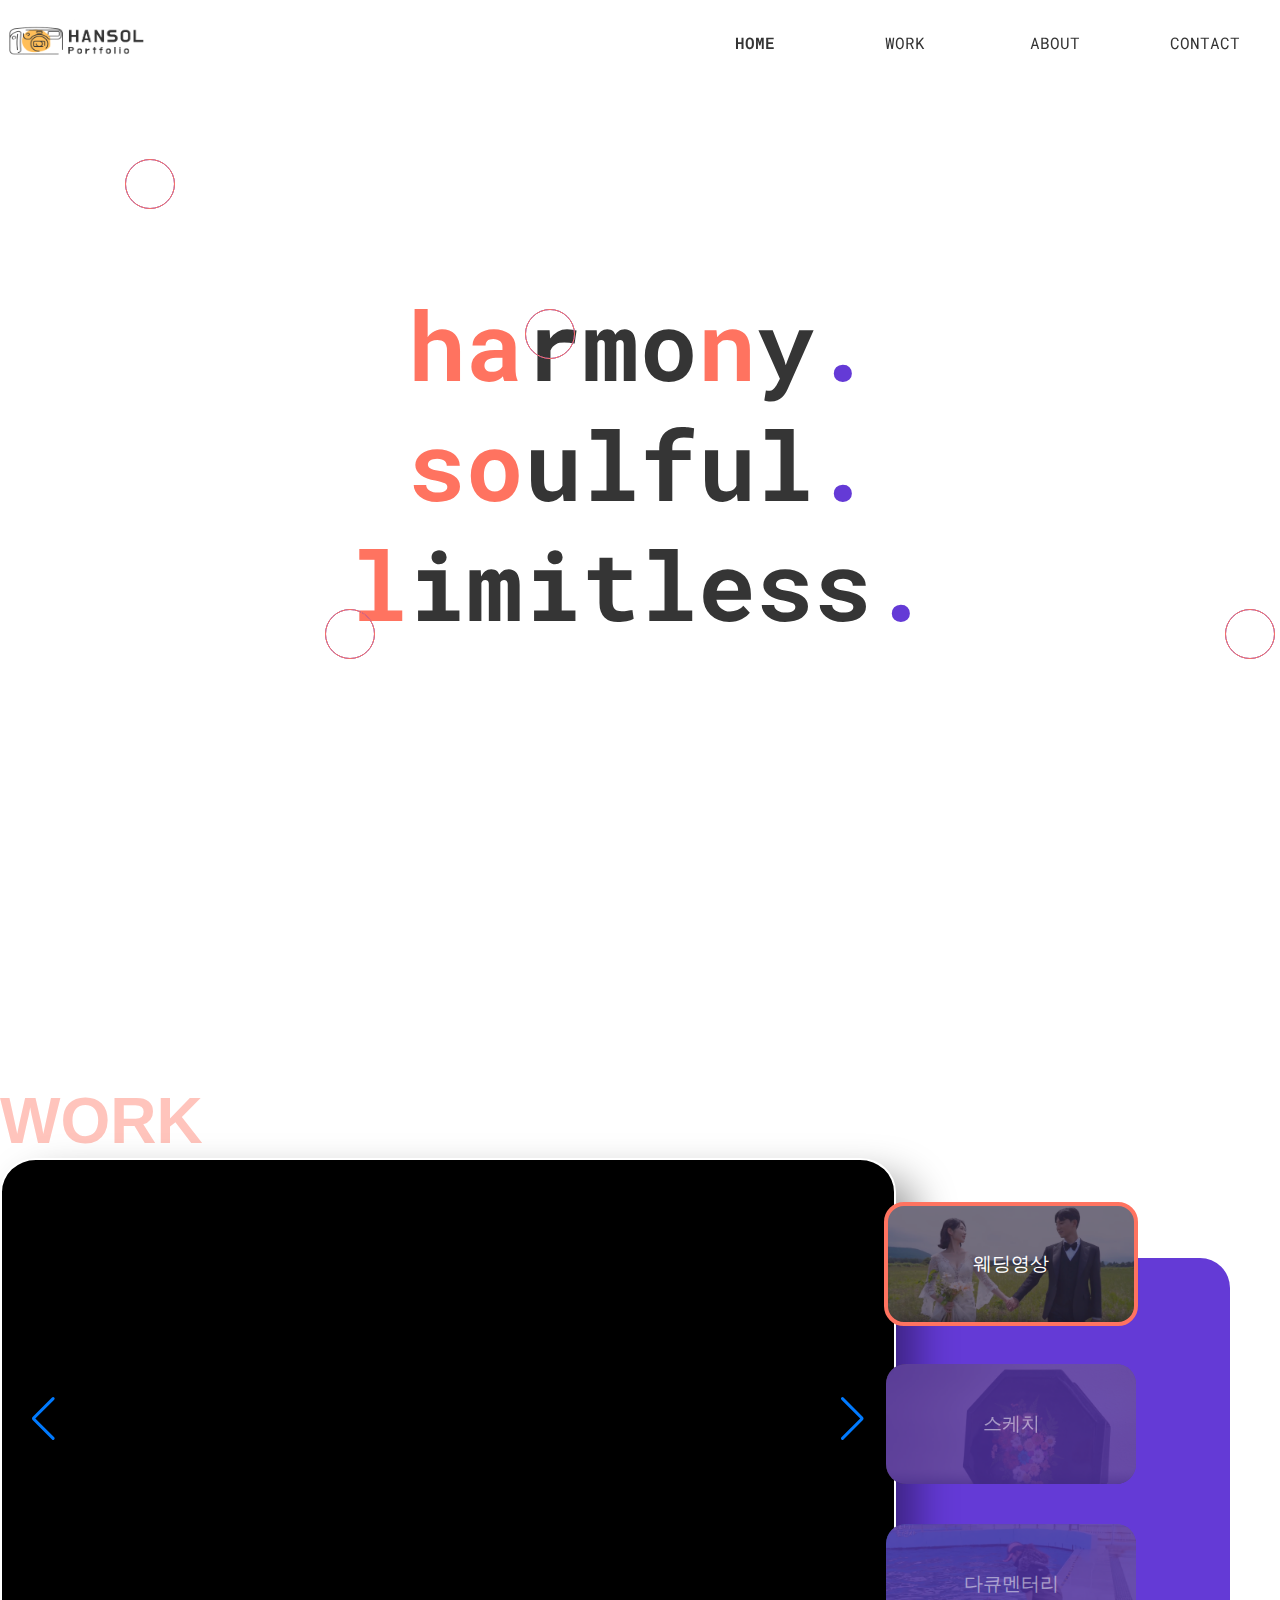
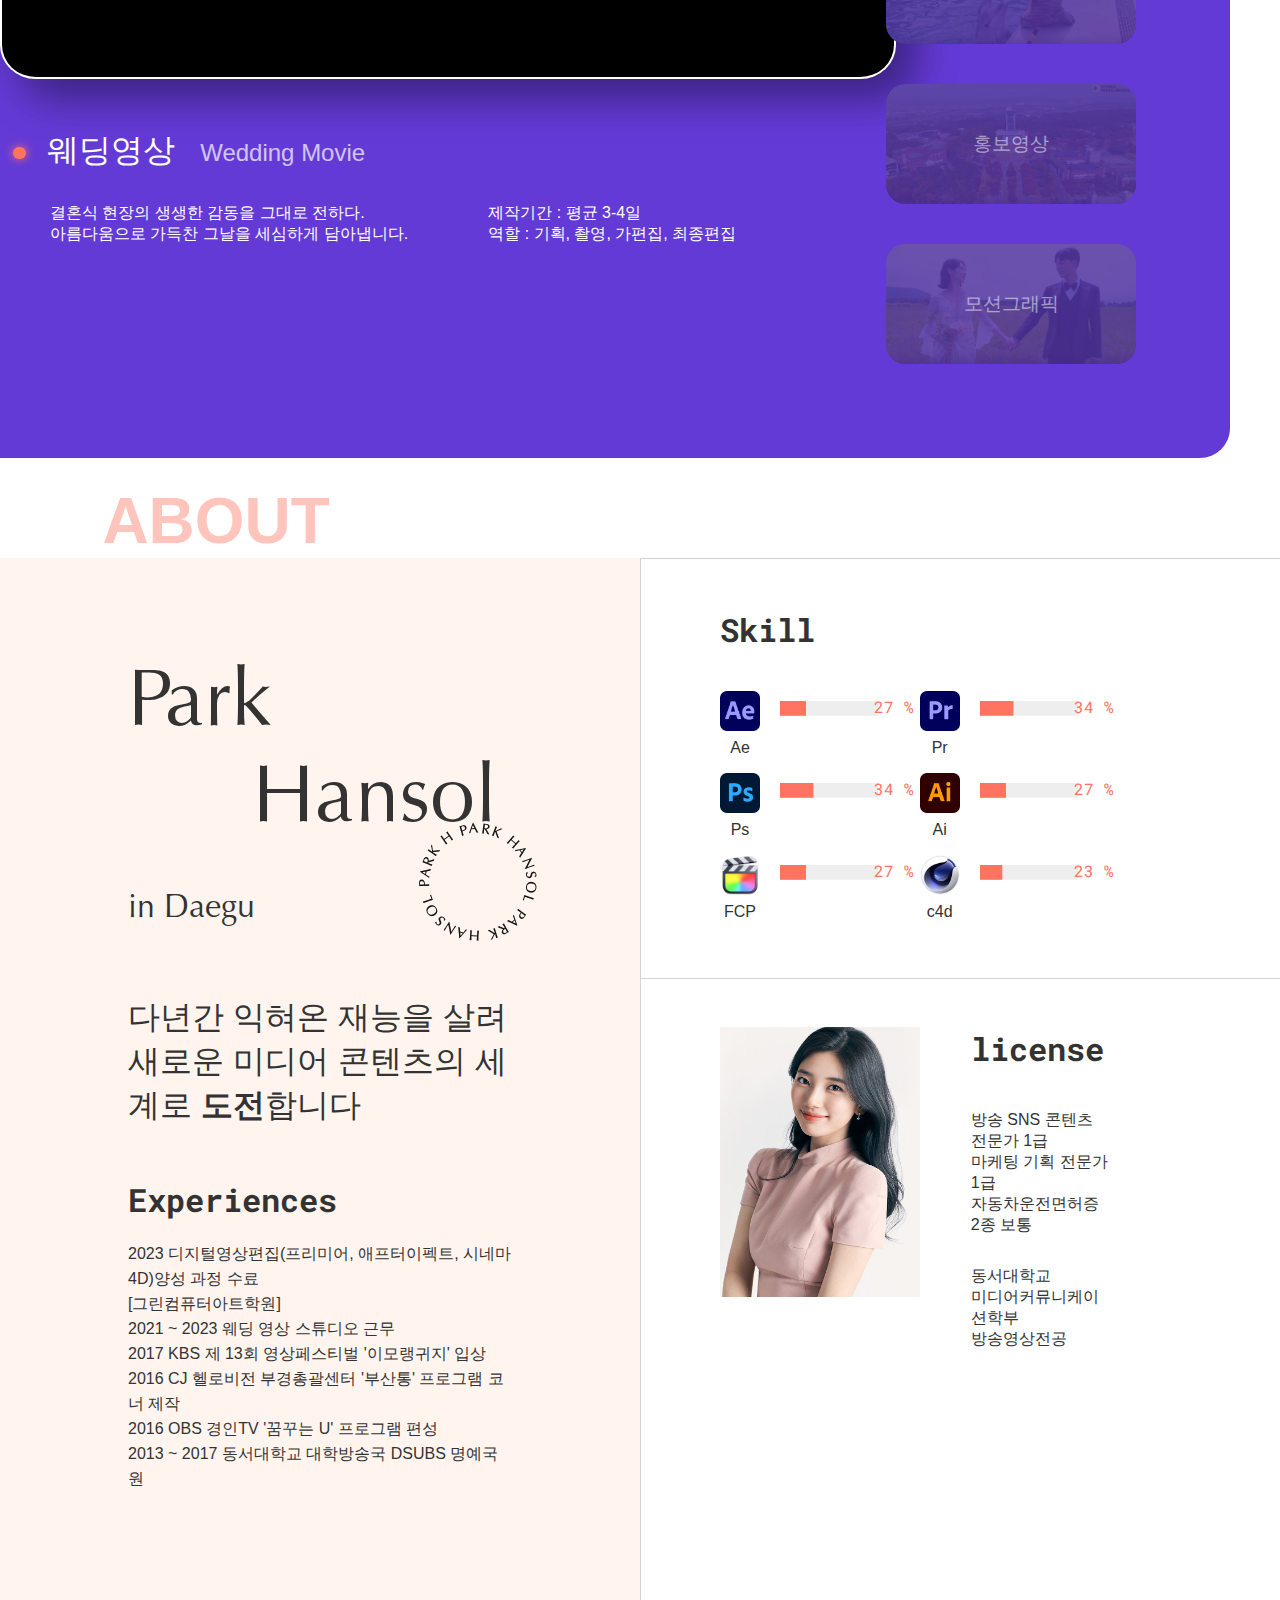
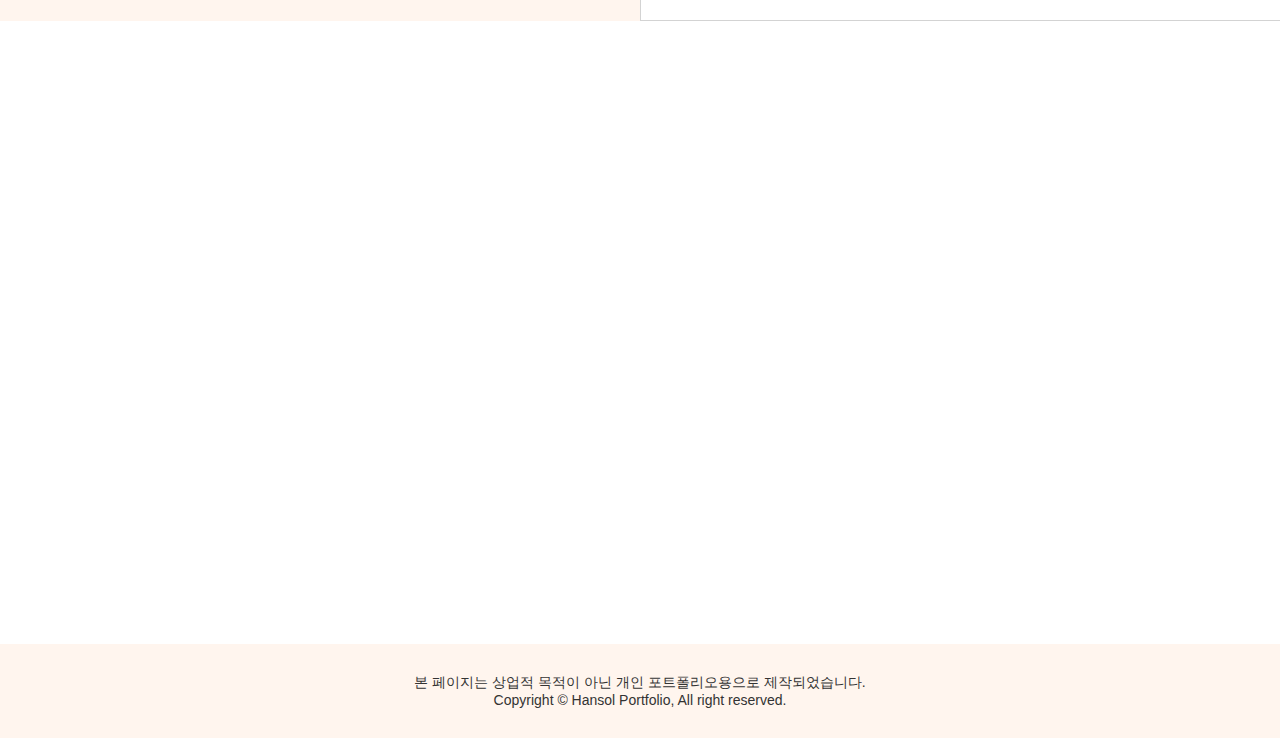
==== index.html @ 4a3e3e6d "Add files via upload" ====
<!DOCTYPE html>
<html lang="ko">
<head>
  <meta charset="UTF-8">
  <meta http-equiv="X-UA-Compatible" content="IE=edge">
  <meta name="viewport" content="width=device-width, initial-scale=1.0">
  <title>Document</title>
  <link rel="stylesheet"
  href="https://cdn.jsdelivr.net/npm/swiper@10/swiper-bundle.min.css"/>
  <script src="https://cdn.jsdelivr.net/npm/swiper@10/swiper-bundle.min.js"></script>
  <!-- CSS -->
  <link rel="stylesheet" href="css/style.css">
  <link rel="stylesheet" href="css/responsive.css">
</head>
<body>
  <div class="wrap">
    <!-- mobile menu button -->
    <!-- <a href="#" class="mobile-btn">
      <span class="line-top"></span>
      <span class="line"></span>
      <span class="line-bottom"></span>
    </a> -->
    <!-- mobile menu -->
    <!-- <div class="nav-mobile">
      <ul class="menu-mobile">
        <li class="active"><a href="#home">home</a></li>
        <li><a href="#work">work</a></li>
        <li><a href="#about">about</a></li>
        <li><a href="#contact">contact</a></li>
      </ul>
    </div> -->
    <!-- mobile menu mask -->
    <!-- <div class="layer-mask"></div> -->
    <!-- header -->
    <header>
      <div class="container">
        <h1 class="logo"><a href="#"><img src="images/logo 수정22.png" width="150px" height="50px" alt=""></a></h1>
        <nav>
          <ul>
            <li class="on"><a href="#home">HOME</a></li>
            <li><a href="#work">WORK</a></li>
            <li><a href="#about">ABOUT</a></li>
            <li><a href="#contact">CONTACT</a></li>
          </ul>
        </nav>
      </div>
    </header>
    <!-- //header -->

    <!-- main -->
    <main>
      <!-- home -->
      <section id="home" class="section">
        <div class="container">
          <div class="bgBall">
            <p class="ball gray"></p>
            <p class="ball orange"></p>
          </div>
          <div class="bgBall">
            <p class="ball gray"></p>
            <p class="ball orange"></p>
          </div>
          <div class="bgBall">
            <p class="ball gray"></p>
            <p class="ball orange"></p>
          </div>
          <div class="bgBall">
            <p class="ball gray"></p>
            <p class="ball orange"></p>
          </div>
          <div class="bgBall">
            <p class="ball gray"></p>
            <p class="ball orange"></p>
          </div>
          <!-- <h2>home</h2> -->
          <div class="inner">
            <h2>
              <span>ha</span>rmo<span>n</span>y<span>.</span><br>
              <span>so</span>ulful<span>.</span><br>
              <span>l</span>imitless<span>.</span>
            </h2>
          </div>
        </div>
      </section>
      <!-- work -->
      <section id="work" class="section">
        <div class="container">
          <h2>WORK</h2>
          <div class="work-contents">
            <div class="pad">
              <div class="pad-header">
                <div class="pad-screen">
                  <div class="pad-video">
                    <div class="pad-video-inside swiper swiper-video">
                      <div class="pad-video-src swiper-wrapper">
                        <div class="swiper-slide">
                          <iframe width="560" height="315" src="https://www.youtube.com/embed/LjBptMVM8D0?si=YCO_1O5JCaVV3rxX" title="YouTube video player" frameborder="0" allow="accelerometer; autoplay; clipboard-write; encrypted-media; gyroscope; picture-in-picture; web-share" allowfullscreen></iframe>
                        </div>
                        <div class="swiper-slide">
                          <iframe width="560" height="315" src="https://www.youtube.com/embed/K8TGo_lGCg4?si=OeXT8PaEMNMmhR6U" title="YouTube video player" frameborder="0" allow="accelerometer; autoplay; clipboard-write; encrypted-media; gyroscope; picture-in-picture; web-share" allowfullscreen></iframe>
                        </div>
                        <div class="swiper-slide">
                          <iframe width="560" height="315" src="https://www.youtube.com/embed/b6QwHORQk0k?si=YCWhGvUIZ6IaYE0S" title="YouTube video player" frameborder="0" allow="accelerometer; autoplay; clipboard-write; encrypted-media; gyroscope; picture-in-picture; web-share" allowfullscreen></iframe>
                        </div>
                        <div class="swiper-slide">
                          <iframe width="560" height="315" src="https://www.youtube.com/embed/UCwnAIWbsXA?si=fZ_6NtRs8pcHPq3H" title="YouTube video player" frameborder="0" allow="accelerometer; autoplay; clipboard-write; encrypted-media; gyroscope; picture-in-picture; web-share" allowfullscreen></iframe>
                        </div>
                        <div class="swiper-slide">
                          <iframe width="560" height="315" src="https://www.youtube.com/embed/itoT_rHhGdA?si=a3BtVDk6bxeRvLIA" title="YouTube video player" frameborder="0" allow="accelerometer; autoplay; clipboard-write; encrypted-media; gyroscope; picture-in-picture; web-share" allowfullscreen></iframe>
                        </div>
                      </div>
                      <div class="swiper-pagination"></div>
	                    <!-- If we need navigation buttons -->
                      <div class="swiper-button-prev"></div>
                      <div class="swiper-button-next"></div>
                    </div>
                    <div class="pad-video-inside swiper swiper-video">
                      <div class="pad-video-src swiper-wrapper">
                        <div class="swiper-slide">
                          <iframe width="560" height="315" src="https://www.youtube.com/embed/MJVIqix06mM?si=kzdhZqu2KOeELcBR" title="YouTube video player" frameborder="0" allow="accelerometer; autoplay; clipboard-write; encrypted-media; gyroscope; picture-in-picture; web-share" allowfullscreen></iframe>
                        </div>
                        <div class="swiper-slide">
                          <iframe width="560" height="315" src="https://www.youtube.com/embed/le6UoXl9r5A?si=QKBRMAZ0oPoMY-ab" title="YouTube video player" frameborder="0" allow="accelerometer; autoplay; clipboard-write; encrypted-media; gyroscope; picture-in-picture; web-share" allowfullscreen></iframe>
                        </div>
                      </div>
                      <div class="swiper-pagination"></div>
	                    <!-- If we need navigation buttons -->
                      <div class="swiper-button-prev"></div>
                      <div class="swiper-button-next"></div>
                    </div>
                    <div class="pad-video-inside swiper swiper-video">
                      <div class="pad-video-src swiper-wrapper">
                        <div class="swiper-slide">
                          <iframe width="560" height="315" src="https://www.youtube.com/embed/ymWjpbz9CCU?si=9dgSUJLMmL-dUlnI" title="YouTube video player" frameborder="0" allow="accelerometer; autoplay; clipboard-write; encrypted-media; gyroscope; picture-in-picture; web-share" allowfullscreen></iframe>
                        </div>
                        <div class="swiper-slide">
                          <iframe width="960" height="540" src="https://www.youtube.com/embed/e0ksg9iTyQY?si=E3AbuY1yI73lJXh7" title="YouTube video player" frameborder="0" allow="accelerometer; autoplay; clipboard-write; encrypted-media; gyroscope; picture-in-picture; web-share" allowfullscreen></iframe>
                        </div>
                      </div>
                      <div class="swiper-pagination"></div>
	                    <!-- If we need navigation buttons -->
                      <div class="swiper-button-prev"></div>
                      <div class="swiper-button-next"></div>
                    </div>
                    <div class="pad-video-inside swiper swiper-video">
                      <div class="pad-video-src swiper-wrapper">
                        <div class="swiper-slide">
                          <iframe width="560" height="315" src="https://www.youtube.com/embed/f7wRK3cD1Kw?si=4nXGHk8buxCiyi1R" title="YouTube video player" frameborder="0" allow="accelerometer; autoplay; clipboard-write; encrypted-media; gyroscope; picture-in-picture; web-share" allowfullscreen></iframe>
                        </div>
                        <div class="swiper-slide">
                          <iframe width="560" height="315" src="https://www.youtube.com/embed/icSHCGTyKUg?si=wA-ubPx0eX87rU7J" title="YouTube video player" frameborder="0" allow="accelerometer; autoplay; clipboard-write; encrypted-media; gyroscope; picture-in-picture; web-share" allowfullscreen></iframe>
                        </div>
                        <div class="swiper-slide">
                          <iframe width="960" height="540" src="https://www.youtube.com/embed/An6LvWQuj_8?si=eAvFEl9PURo4cSLc" title="YouTube video player" frameborder="0" allow="accelerometer; autoplay; clipboard-write; encrypted-media; gyroscope; picture-in-picture; web-share" allowfullscreen></iframe>
                        </div>
                        <div class="swiper-slide">
                          <iframe width="960" height="540" src="https://www.youtube.com/embed/An6LvWQuj_8?si=eAvFEl9PURo4cSLc" title="YouTube video player" frameborder="0" allow="accelerometer; autoplay; clipboard-write; encrypted-media; gyroscope; picture-in-picture; web-share" allowfullscreen></iframe>
                        </div>
                      </div>
                      <div class="swiper-pagination"></div>
	                    <!-- If we need navigation buttons -->
                      <div class="swiper-button-prev"></div>
                      <div class="swiper-button-next"></div>
                    </div>
                    <div class="pad-video-inside swiper swiper-video">
                      <div class="pad-video-src swiper-wrapper">
                        <div class="swiper-slide">
                          <iframe width="560" height="315" src="https://www.youtube.com/embed/oKGglIL2LAA?si=tuLaS5fVbXH2IDaS" title="YouTube video player" frameborder="0" allow="accelerometer; autoplay; clipboard-write; encrypted-media; gyroscope; picture-in-picture; web-share" allowfullscreen></iframe>
                        </div>
                        <div class="swiper-slide">
                          <iframe width="560" height="315" src="https://www.youtube.com/embed/CZ7xncONEcU?si=HX7MebqeawXLpf6M" title="YouTube video player" frameborder="0" allow="accelerometer; autoplay; clipboard-write; encrypted-media; gyroscope; picture-in-picture; web-share" allowfullscreen></iframe>
                        </div>
                      </div>
                      <div class="swiper-pagination"></div>
	                    <!-- If we need navigation buttons -->
                      <div class="swiper-button-prev"></div>
                      <div class="swiper-button-next"></div>
                    </div>
                  </div>
                </div>
                <div class="pad-contents">
                  <div class="contents-inner">
                    <h3>
                      웨딩영상
                      <span>Wedding Movie</span>
                    </h3>
                    <div class="contents-box">
                      <div class="contents-1">
                        <p>결혼식 현장의 생생한 감동을 그대로 전하다.<br>아름다움으로 가득찬 그날을 세심하게 담아냅니다.</p>
                      </div>
                      <div class="contents-2">
                        <p>제작기간 : 평균 3-4일<br>
                        역할 : 기획, 촬영, 가편집, 최종편집</p>
                      </div>
                    </div>
                  </div>
                  <div class="contents-inner">
                    <h3>
                      스케치영상
                      <span>Sketch Film</span>
                    </h3>
                    <div class="contents-box">
                      <div class="contents-1">
                        <p>결혼식 현장의 생생한 감동을 그대로 전하다.<br>아름다움으로 가득찬 그날을 세심하게 담아냅니다.</p>
                      </div>
                      <div class="contents-2">
                        <p>제작기간 : 평균 3-4일<br>
                        역할 : 기획, 촬영, 가편집, 최종편집</p>
                      </div>
                    </div>
                  </div>
                  <div class="contents-inner">
                    <h3>
                      다큐멘터리
                      <span>Documentary</span>
                    </h3>
                    <div class="contents-box">
                      <div class="contents-1">
                        <p>결혼식 현장의 생생한 감동을 그대로 전하다.<br>아름다움으로 가득찬 그날을 세심하게 담아냅니다.</p>
                      </div>
                      <div class="contents-2">
                        <p>제작기간 : 평균 3-4일<br>
                        역할 : 기획, 촬영, 가편집, 최종편집</p>
                      </div>
                    </div>
                  </div>
                  <div class="contents-inner">
                    <h3>
                      홍보영상
                      <span>Wedding Movie</span>
                    </h3>
                    <div class="contents-box">
                      <div class="contents-1">
                        <p>결혼식 현장의 생생한 감동을 그대로 전하다.<br>아름다움으로 가득찬 그날을 세심하게 담아냅니다.</p>
                      </div>
                      <div class="contents-2">
                        <p>제작기간 : 평균 3-4일<br>
                        역할 : 기획, 촬영, 가편집, 최종편집</p>
                      </div>
                    </div>
                  </div>
                  <div class="contents-inner">
                    <h3>
                      모션그래픽
                      <span>Motion Graphics</span>
                    </h3>
                    <div class="contents-box">
                      <div class="contents-1">
                        <p>결혼식 현장의 생생한 감동을 그대로 전하다.<br>아름다움으로 가득찬 그날을 세심하게 담아냅니다.</p>
                      </div>
                      <div class="contents-2">
                        <p>제작기간 : 평균 3-4일<br>
                        역할 : 기획, 촬영, 가편집, 최종편집</p>
                      </div>
                    </div>
                  </div>
                </div>
              </div>
              <div class="pad-controls">
                <button type="button" style="background-image: url(/images/wedding.PNG)" class="is_active">
                  <span>웨딩영상</span>
                </button>
                <button type="button" style="background-image: url(/images/sketch.PNG)" class="is_active">
                  <span>스케치</span>
                </button>
                <button type="button" style="background-image: url(/images/dolphin.PNG)">
                  <span>다큐멘터리</span>
                </button>
                <button type="button" style="background-image: url(/images/hongbo.PNG)">
                  <span>홍보영상</span>
                </button>
                <button type="button" style="background-image: url(/images/wedding.PNG)">
                  <span>모션그래픽</span>
                </button>
              </div>
            </div>
          </div>
        </div>
      </section>
      <!-- about -->
      <section id="about" class="section">
        <div class="container">
          <h2>ABOUT</h2>
          <div class="ab-profile">
            <div class="profile-left">
              <div class="info">
                <div class="info-top">
                  <h1>
                    Park<br>
                    <b>Hansol
                      <span>in Daegu</span>
                    </b>
                  </h1>
                  <img src="images/circle.png" alt="" class="circle">
                </div>
                <div class="info-bottom">
                  <p>다년간 익혀온 재능을 살려<br>
                  새로운 미디어 콘텐츠의 세계로 <span>도전</span>합니다</p>
                </div>
                <div class="experiences">
                  <h3>Experiences</h3>
                  <P>2023 디지털영상편집(프리미어, 애프터이펙트, 시네마4D)양성 과정 수료<br> [그린컴퓨터아트학원]<br>
                  2021 ~ 2023 웨딩 영상 스튜디오 근무<br>
                  2017 KBS 제 13회 영상페스티벌 '이모랭귀지' 입상<br>
                  2016 CJ 헬로비전 부경총괄센터 '부산통' 프로그램 코너 제작<br>
                  2016 OBS 경인TV '꿈꾸는 U' 프로그램 편성<br>
                  2013 ~ 2017 동서대학교 대학방송국 DSUBS 명예국원</P>
                </div>
              </div>
            </div>
            <div class="profile-right">
              <div class="profile-skill">
                <h3>Skill</h3>
                <div class="progress-area">
                  <div class="progress" id="Ae">
                    <div class="icon-box">
                      <img src="images/Adobe_After_Effects_CC_icon.svg.png" alt="">
                      <p>Ae</p>
                    </div>
                  </div>
                  <div class="progress" id="Pr">
                    <div class="icon-box">
                      <img src="images/Adobe_Premiere_Pro_CC_icon.svg.png" alt="">
                      <p>Pr</p>
                    </div>
                  </div>
                  <div class="progress" id="Ps">
                    <div class="icon-box">
                      <img src="images/Adobe_Photoshop_CC_icon.svg.png" alt="">
                      <p>Ps</p>
                    </div>
                  </div>
                  <div class="progress" id="Ai">
                    <div class="icon-box">
                      <img src="images/Adobe_Illustrator_CC_icon.svg.png" alt="">
                      <p>Ai</p>
                    </div>
                  </div>
                  <div class="progress" id="FCP">
                    <div class="icon-box">
                      <img src="images/97f5f4dfe6df84d78caacff68ec63538.png" alt="">
                      <p>FCP</p>
                    </div>
                  </div>
                  <div class="progress" id="c4d">
                    <div class="icon-box">
                      <img src="images/C4D_Logo.png" alt="">
                      <p>c4d</p>
                    </div>
                  </div>
                </div>
              </div>
              <div class="profile-license">
                <div class="img-box">
                  <img src="images/suzy.jpg" alt="">
                </div>
                <div class="license-box">
                  <h3>license</h3>
                  <p>방송 SNS 콘텐츠 전문가 1급<br>
                    마케팅 기획 전문가 1급<br>
                    자동차운전면허증 2종 보통</p>
                  <p>동서대학교<br>미디어커뮤니케이션학부<br>방송영상전공</p>
                </div>
              </div>
            </div>
          </div>
        </div>
      </section>
      <!-- contact -->
      <section id="contact" class="section">
        <div class="container">
          <h2>CONTACT</h2>
          <div class="contact-box">
            <div class="icon-box"></div>
            <div class="img-box"></div>
          </div>
        </div>
      </section>
    </main>
    <!-- //main -->

    <!-- footer -->
    <footer>
      <div class="container">
        <p>본 페이지는 상업적 목적이 아닌 개인 포트폴리오용으로 제작되었습니다.<br>Copyright © Hansol Portfolio, All right reserved.</p>
      </div>
    </footer>
    <!-- //footer -->
  </div>
  <!-- jQuery -->
  <script src="js/vendor/jquery-1.10.2.min.js"></script>
  <script src="js/vendor/modernizr.custom.min.js"></script>
  <!-- ProgressBar.JS -->
  <script src="js/progressbar.min.js"></script>
  <!-- JS -->
  <script src="js/script.js"></script>
</body>
</html>
---- css/style.css ----
@charset "utf-8";
@import url('https://fonts.googleapis.com/css2?family=Noto+Sans:wght@100;200;300;400;500;600;700&family=Roboto+Mono:wght@300;400;500&display=swap');
@import url('https://fonts.googleapis.com/css2?family=Noto+Sans:wght@100;200;300;400;500;600;700&family=Onest:wght@100;200;300;400;500;600;700;800&display=swap');
@font-face {
  font-family: 'Optima LT Std';
  src: url('../fonts/transfonter.org-20231030-011217/OptimaLTStd.woff2') format('woff2'),
      url('../fonts/transfonter.org-20231030-011217/OptimaLTStd.woff') format('woff');
  font-weight: normal;
  font-style: normal;
  font-display: swap;
}

/* root variables */
:root {
  --color-white: #fff;
  --color-black: #141415;
  --color-primary: #fdad45;
  --transition: all 300ms ease-in-out;
}

* {margin: 0; padding: 0; box-sizing: border-box;}
ul li {list-style: none;}
a {text-decoration: none; color: #333;}
img {vertical-align: top;}
body { background-color: #ffffff;}

.wrap {
  width: 100%;
  font-family: 'Roboto Mono', monospace;
}

/* 공통클래스 */
h1, h2, h3 {font-family: 'Roboto Mono', monospace;}
p {font-family: 'Noto Sans KR', sans-serif;}

.container {
  max-width: 1600px;
  width: 100%;
  margin: 0 auto;
  color: #333;
}

.section {
  height: 1000px;
}

/* 모바일 메뉴 버튼 영역 */
.mobile-btn {
  position: fixed;
  right: 42px;
  top: 30px;
  width: 28px;
  height: 22px;
  z-index: 1000;
  display: none;
}

.mobile-btn span {
  display: block;
  background-color: #333;
  width: 100%;
  height: 4px;
  border-radius: 4px;
  position: absolute;
  left: 0;
}

.mobile-btn .line-top {
  top: 0;
}

.mobile-btn .line {
  top: 50%;
  transform: translateY(-50%);
}

.mobile-btn .line-bottom {
  bottom: 0;
}

.mobile-btn-active .line-top {
  top: 50%;
  transform: rotate(45deg);
}

.mobile-btn-active .line {
  width: 0;
}

.mobile-btn-active .line-bottom {
  top: 50%;
  transform: rotate(-45deg);
}

/* 모바일 메뉴 영역 */
.nav-mobile {
  position: fixed;
  top: 84px;
  right: -320px;
  width: 320px;
  height: 100vh;
  z-index: 999;
  background-color: var(--color-white);
  box-shadow: 16px 0 16px var(--color-primary-light);
  transition: var(--transition);
}

.nav-mobile.active {
  right: 0;
}

.nav-mobile .menu-mobile {}
.nav-mobile .menu-mobile li {}
.nav-mobile .menu-mobile li a {
  width: 100%;
  height: 4.6rem;
  display: block;
  line-height: 4.6rem;
  text-align: center;
  color: var(--color-black);
}

.nav-mobile .menu-mobile li:hover a {
  color: var(--color-primary);
}

.nav-mobile .menu-mobile li.active a {
  background-color: var(--color-primary);
  color: var(--color-white);
}

/* 레이어 마스크 영역 */
.layer-mask {
  position: fixed;
  top: 84px;
  left: 0;
  width: 100%;
  height: 100%;
  background-color: rgba(0, 0, 0);
  z-index: 995;
  opacity: 0;
  visibility: hidden;
  transition: var(--transition);
}

.layer-mask.active {
  opacity: 0.3;
  visibility: visible;
}

/* ================== header 영역 ================== */
header {
  position: fixed;
  width: 100%;
  height: 84px;
  top: 0;
  left: 0;
  /* border-bottom: 1px solid #ccc; */
  background-color: rgba(255, 255, 255,.5);
  z-index: 999;
}
header .container {
  height: 100%;
  display: flex;
  justify-content: space-between;
  align-items: center;
}
header .logo {}
header .logo a {}
header nav {}
header nav ul {
  display: flex;
  justify-content: space-between;
  align-items: center;
}
header nav ul li {
  width: 150px;
  text-align: center;
}
header nav ul li a {}
header nav ul li.on a {
  color: #353535;
  font-weight: 600;
}


/* ================== main 영역 ================== */
main {
  position: relative;
  margin-top: 84px;
}

/* home */
#home .container .bgBall {
  position: absolute;
  top: 50px;
  left: 100px;
  width: 100px;
  height: 100px;
}
#home .bgBall .ball.gray {
  animation: blueBall 1s linear infinite;
  border: 1px solid #643AD6;
  animation-fill-mode: both;
}
#home .bgBall .ball {
  width: 50px;
  height: 50px;
  border-radius: 50%;
  position: absolute;
  left: 50%;
  top: 50%;
  transform: translate(-50%,-50%);
}

@keyframes blueBall {
  0% {
    width: 20px;
    height: 20px;
    opacity: 0;
  }
  30% {
    width: 40px;
    height: 40px;
    opacity: 0.6;
  }
  70% {
    width: 60px;
    height: 60px;
    opacity: 0.3;
  }
  100% {
    width: 80px;
    height: 80px;
    opacity: 0;
  }
}

#home .bgBall .ball.orange {
  animation: orangeBall 1.5s linear infinite;
  border: 1px solid #FF7360;
  animation-fill-mode: both;
}
#home .bgBall .ball {
  width: 50px;
  height: 50px;
  border-radius: 50%;
  position: absolute;
  left: 50%;
  top: 50%;
  transform: translate(-50%,-50%);
}

@keyframes orangeBall {
  0% {
    width: 10px;
    height: 10px;
    opacity: 0;
  }
  30% {
    width: 20px;
    height: 20px;
    opacity: 0.6;
  }
  70% {
    width: 40px;
    height: 40px;
    opacity: 0.3;
  }
  100% {
    width: 60px;
    height: 60px;
    opacity: 0;
  }
}

#home .bgBall:nth-child(2) {
  top: 500px;
  left: 300px;
}
#home .bgBall:nth-child(3) {
  top: 200px;
  left: 500px;
}
#home .bgBall:nth-child(4) {
  top: 500px;
  left: 1200px;
}
#home .bgBall:nth-child(5) {
  top: 300px;
  left: 1700px;
}
#home .inner {
  padding: 200px;
}
#home .inner > h2 {
  text-align: center;
  font-size: 6rem;
  text-transform: none;
  color: #353535;
  line-height: 120px;
}
#home .inner span {
  color: #FF7360;
}
#home .inner span:nth-child(3),
#home .inner span:nth-child(6),
#home .inner span:nth-child(9) {
  color: #643AD6;
}

/* work */
#work {}
#work .container {
  width: 100%;
  height: 100%;
}
#work h2 {
  font-size: 4rem;
  color: #FFC4BC;
  font-family: 'Noto Sans KR', sans-serif;
}
#work .work-contents {}

.pad {
  position: relative;
  display: flex;
}
.pad::before {
  content: ' ';
  position: absolute;
  left: -200px;
  right: 50px;
  top: 100px;
  bottom: 0;
  height: 800px;
  border-radius: 0 30px 30px 0;
  background-color: #643AD6;
  color: #fff;
  z-index: -1;
}
.pad-header {
  width: 70%;
}
.pad-screen {}
.pad-video{
  background-color: black;
  padding: 2%;
  border: 2px solid #fff; 
  border-radius: 4% / 6.5%;
  overflow: hidden;
  box-shadow: 20px 20px 40px 0px rgba(0,0,0,0.4);
  transform: translate(0);
}
.pad-video:before {
  content: '';
  position: absolute;
  left: 0;
  right: 100px;
  top: 0;
  bottom: 0;
  height: 880px;
  border-radius: 4% / 6.5%;
}

.pad-video-inside {
  padding-top: 56.25%;
  position: relative;
  border-radius: 1.6% / 2.6%;
  overflow: hidden;
  transform: translate(0);
}
.swiper-video {
  width: 100%;
  height: 100%;
}

.pad-video-src {
  position: absolute;
  left: 0;
  top: 0;
  width: 100%;
  height: 100%;
}
.swiper-video iframe {
  width: 100%;
  height: 100%;
  object-fit: cover;
}
/* .pad-video-src iframe {
  width: 100%;
  height: 100%;
} */

.pad-contents {
  padding: 50px 0;
}
.pad-contents h3 {
  font-family: 'Noto Sans KR', sans-serif;
  font-weight: 300;
  margin-bottom: 30px;
  color: #fff;
  font-size: 2rem;
}
.pad-contents h3 span {
  font-size: 1.5rem;
  opacity: 0.7;
  margin-left: 1rem;
}
.pad-contents h3::before {
  content: '';
  display: inline-block;
  width: 0.4em;
  height: 0.4em;
  background-color: #FF7360;
  border-radius: 50%;
  vertical-align: middle;
  margin-right: 0.4em;
  margin-left: 0.4em;
  box-shadow: 0 0 10px #FF7360;
}
.pad-contents .contents-box {
  display: flex;
  color: #fff;
  margin-left: 50px;
  font-weight: 300;
}
.pad-contents .contents-box .contents-1 {
  margin-right: 5rem;
}

.pad-controls {
  margin: 6rem 9rem 6rem;
  position: absolute;
  right: 0;
  top: -50px;
}
.pad-controls button {
  background-color: #eee;
  border: 0;
  border-radius: 20px;
  background-size: cover;
  background-position: center;
  color: #643AD6;
  width: 250px;
  height: 120px;
  display: flex;
  align-items: center;
  justify-content: center;
  padding: 20px;
  margin-bottom: 40px;
  position: relative;
  opacity: 1;
  font-size: 1.2rem;
  cursor: pointer;
}
.pad-controls button span {
  color: #fff;
}
.pad-controls button::before {
  content: '';
  position: absolute;
  left: 0;
  right: 0;
  top: 0;
  bottom: 0;
  background-color: #643AD6;
  border-radius: 20px;
  opacity: 0.6;
}
.pad-controls button img {
  position: absolute;
  left: 0;
  top: 0;
  width: 100%;
  height: 100%;
  z-index: -1;
  object-fit: cover;
  opacity: 0.8;
  transition: all .4s;
}
.pad-controls button::after {
  content: '';
  position: absolute;
  inset: 0;
  border-radius: 20px;
}
.pad-controls button.is_active span {
  opacity: 1;
  color: #fff;
}
.pad-controls button.is_active::after {
  border: 4px solid #FF7360;
  margin: -2px;
}
.pad-controls button.is_active::before {
  opacity: 0.1;
}
.pad-controls button.is_active img {
  opacity: 1;
}
.pad-controls button span {
  position: relative;
  opacity: 0.5;
}




/* about */
#about {}
#about .container {
  max-width: 100%;
}
#about h2 {
  padding-left: 8%;
  font-size: 4rem;
  color: #FFC4BC;
  font-family: 'Noto Sans KR', sans-serif;
}
.ab-profile {
  display: flex;
  position: relative;
}
.ab-profile:before {
  content:'';
  width: 50%;
  height: 1px;
  background-color: #d3d3d3;
  position: absolute;
  right: 0;
  top: 0;
}
.ab-profile:after {
  content:'';
  width: 1px;
  height: 100%;
  background-color: #d3d3d3;
  position: absolute;
  right: 0;
  left: 0;
  margin: auto;
  top: 0;
}
  
.ab-profile .profile-left {
  width: 50%;
  background-color: #fff5ee;
  padding: 0 10%;
}
.ab-profile .profile-left .info {
  margin-top: 100px;
  margin-bottom: 30px;
}
.ab-profile .profile-left .info .info-top {
  position: relative;
}
.ab-profile .profile-left .info .info-top h1 {
  font-size: 5rem;
  font-family: 'Optima LT Std';
  font-weight: 100;
}
.info-top h1 b {
  margin-left: 125px;
  font-weight: 100;
}
.info-top h1 span {
  font-size: 2rem;
  background-color: #fff5ee;
}
.ab-profile .profile-left .info .info-top .circle {
  position: absolute;
  width: 145px;
  top: 52%;
  right: -10%;
  animation: circle 9s 0s linear infinite;
}

@keyframes circle {
	from { transform: rotate(180deg); }
	to {  }
}

.ab-profile .profile-left .info .info-top img {
  border: 0;
  vertical-align: top;
}
.ab-profile .profile-left .info .info-bottom p {
  padding-top: 50px;
  font-size: 2rem;
}
.ab-profile .profile-left .info .info-bottom p span {
  font-weight: bold;
}
.ab-profile .profile-left .experiences {
  padding-top: 50px;
  padding-bottom: 100px;
}
.ab-profile .profile-left .experiences h3 {
  font-size: 2rem;
  margin-bottom: 20px;
}
.ab-profile .profile-left .experiences p {
  line-height: 25px;
}



/* profile right */
.ab-profile .profile-right {
  width: 50%;
  position: relative;
  padding-right: 5%;
}
.profile-right:before {
  content:'';
  width: 100%;
  height: 1px;
  background-color: #d3d3d3;
  position: absolute;
  right: 0;
  top: 420px;
}
.profile-right::after {
  content:'';
  width: 100%;
  height: 1px;
  background-color: #d3d3d3;
  position: absolute;
  right: 0;
  bottom: 0;
}

/* SKILL 영역 */
.profile-skill {
  padding: 50px 80px 50px;
}
.profile-skill h3 {
  font-size: 2rem;
  margin-bottom: 40px;
}
.profile-skill .progress-area {
  display: flex;
  flex-wrap: wrap;
  gap: 10%;
  /* justify-content: space-between; */
}
.profile-skill .progress-area .progress {
  flex-basis: 38%;
  margin-bottom: 0.5em;
  display: flex;
}
.profile-skill .progress-area .progress img {
  width: 40px;
  height: 40px;
  margin-bottom: 0.5em;
}
.profile-skill .progress-area .progress p {
  margin-bottom: 0.5em;
  text-align: center;
}
.profile-skill .progress-area .progress svg {
  margin-top: 10px;
  margin-left: 20px;
  height: 20%;
}
.profile-skill .progress-area .progressbar-text {
  left: 110% !important;
  top: 15px !important;
  white-space: nowrap;
}

/* license 영역 */
.profile-license {
  padding: 40px 80px 30px;
  display: flex;
  flex-wrap: wrap;
  gap: 30px;
}
.profile-license .img-box {
  flex-basis: 30%;
}
.profile-license .img-box img {
  width: 200px;
  height: 270px;
}
.profile-license .license-box {
  flex-basis: 38%;
  padding-left: 5%;
}
.profile-license .license-box h3 {
  font-size: 2rem;
  margin-bottom: 40px;
}
.profile-license .license-box p {
  margin-bottom: 30px;
}

/* ================== contact 영역 ================== */
#contact {
  height: 760px;
}
#contact .container {}
#contact .container h2 {
  font-size: 4rem;
  color: #FFC4BC;
}


/* ================== footer 영역 ================== */
footer .container {
  max-width: 100%;
  padding: 30px;
  text-align: center;
  font-size: 14px;
  background-color: #fff5ee;
}
---- css/responsive.css ----
/* =================== MEDIA QUERIES =================== */
/* @media screen and (max-width: 1240px){
  .container {
    width: 96%;
  }
}

@media screen and (max-width: 960px){
  header nav {
    display: none;
  }
  .mobile-btn {
    display: block;
  }
} */
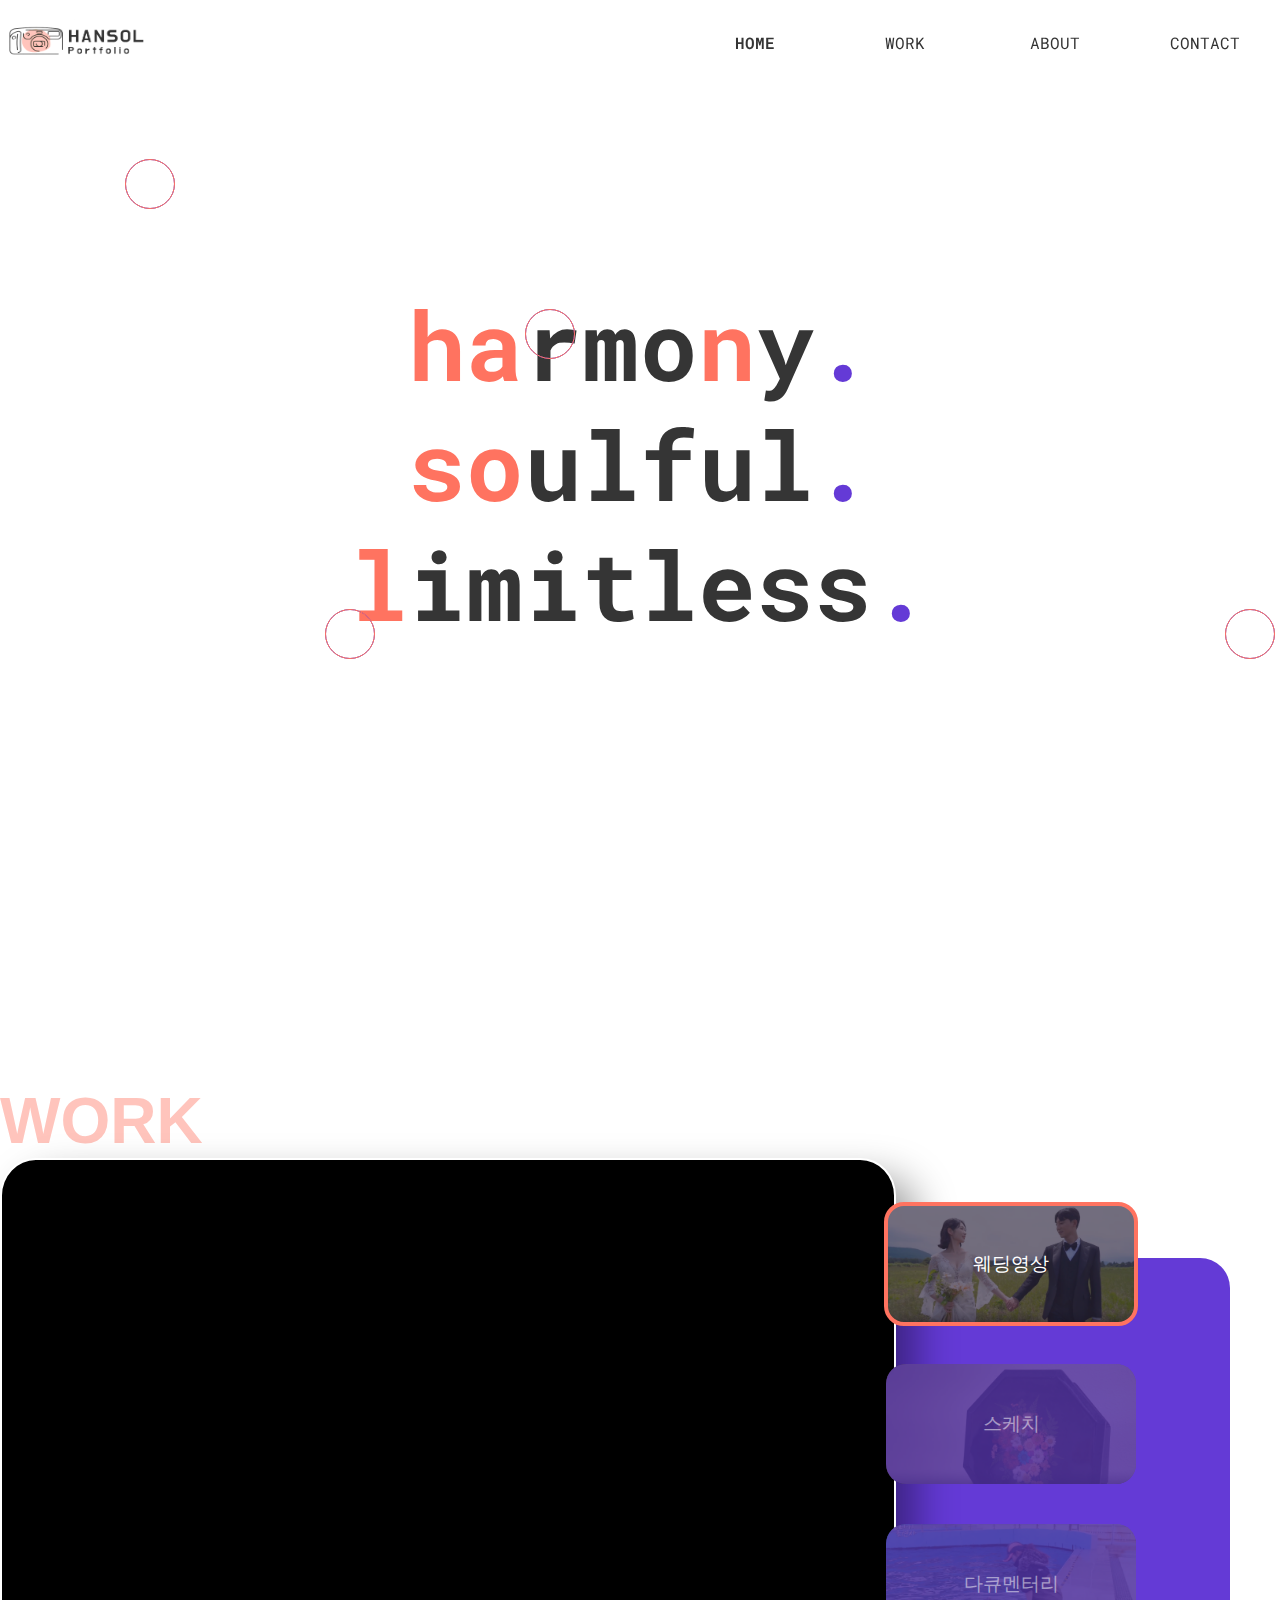
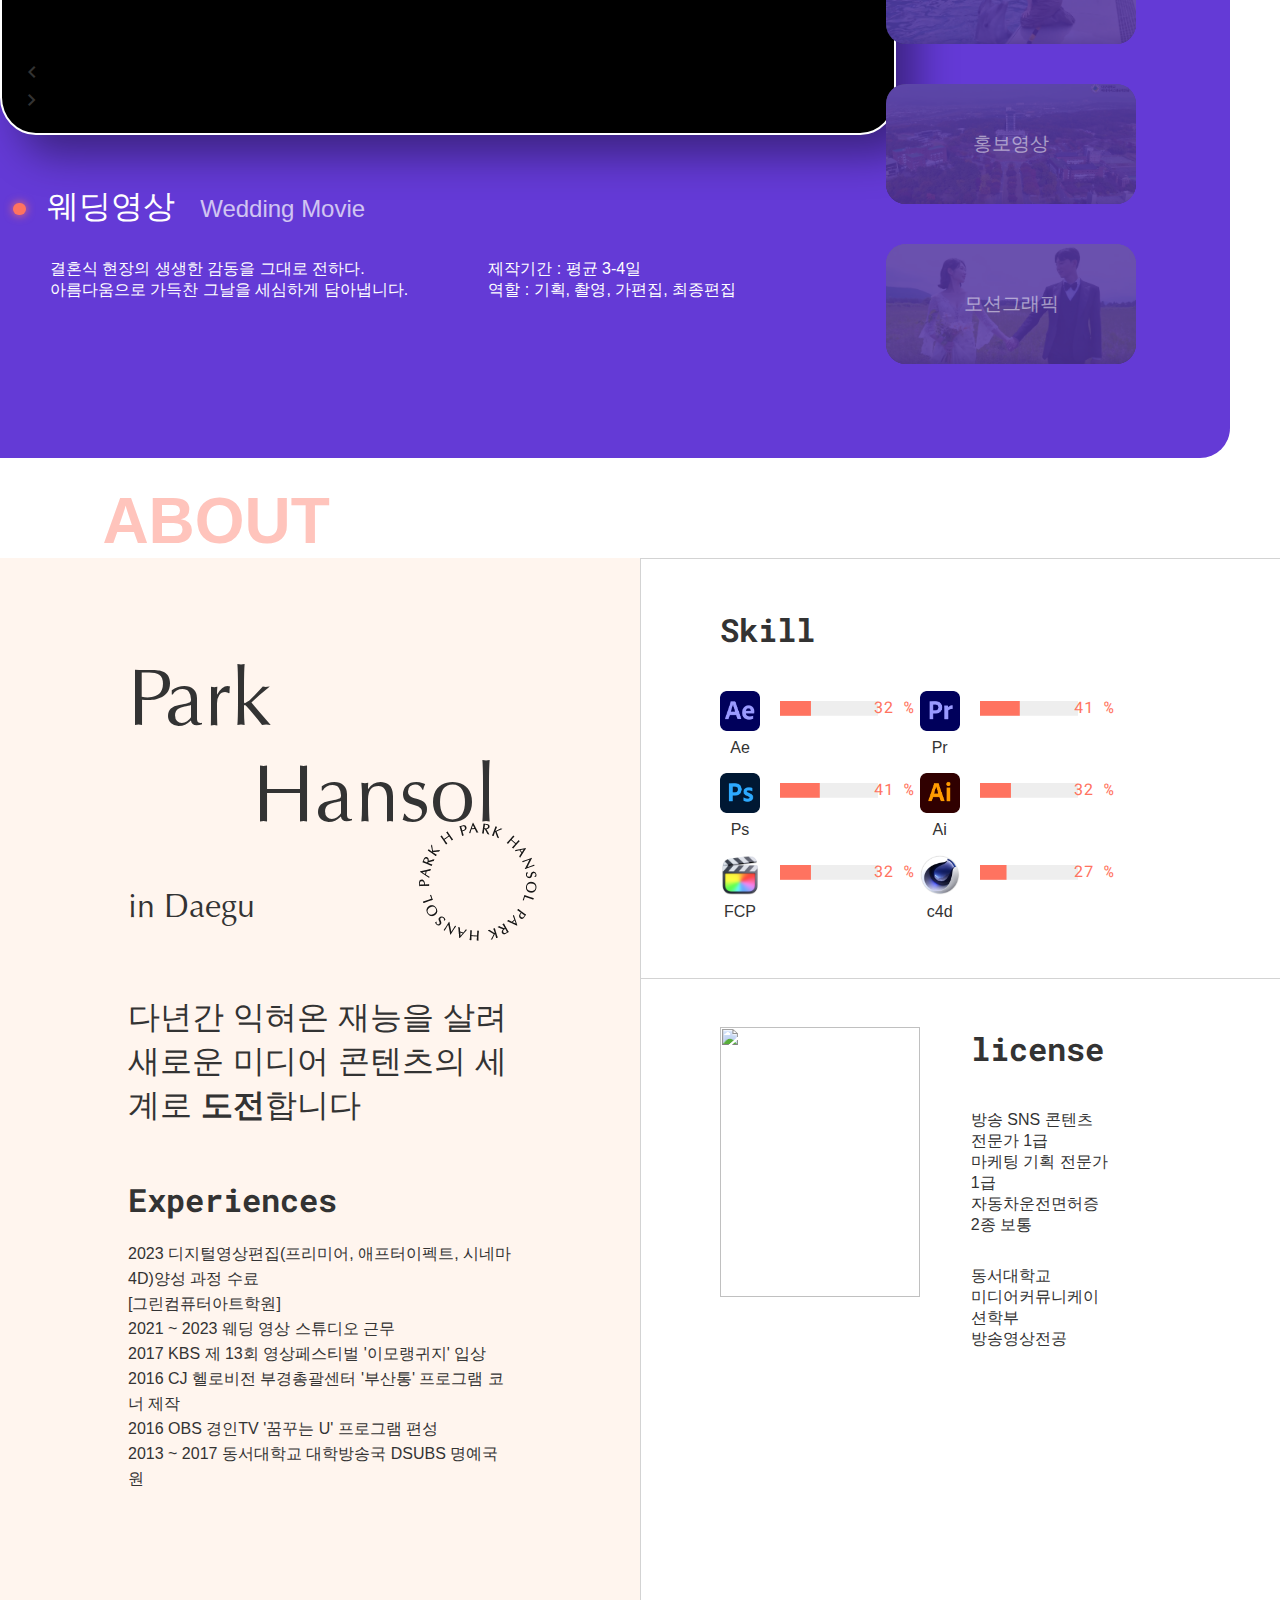
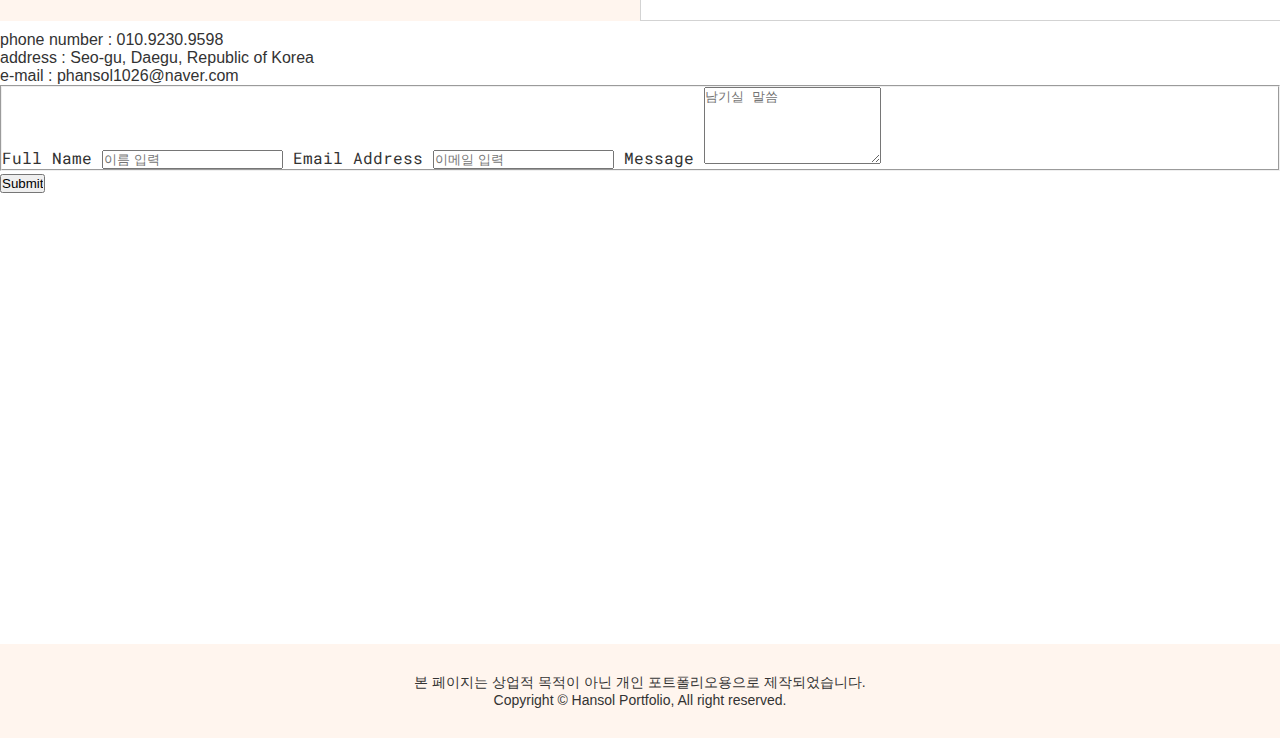
==== commit a5e92de7: "index.html" ====
--- a/index.html
+++ b/index.html
@@ -8,33 +8,18 @@
   <link rel="stylesheet"
   href="https://cdn.jsdelivr.net/npm/swiper@10/swiper-bundle.min.css"/>
   <script src="https://cdn.jsdelivr.net/npm/swiper@10/swiper-bundle.min.js"></script>
+  <!-- Material Icons -->
+  <link rel="stylesheet" href="https://fonts.googleapis.com/css2?family=Material+Symbols+Outlined:opsz,wght,FILL,GRAD@20..48,100..700,0..1,-50..200" />
   <!-- CSS -->
   <link rel="stylesheet" href="css/style.css">
   <link rel="stylesheet" href="css/responsive.css">
 </head>
 <body>
   <div class="wrap">
-    <!-- mobile menu button -->
-    <!-- <a href="#" class="mobile-btn">
-      <span class="line-top"></span>
-      <span class="line"></span>
-      <span class="line-bottom"></span>
-    </a> -->
-    <!-- mobile menu -->
-    <!-- <div class="nav-mobile">
-      <ul class="menu-mobile">
-        <li class="active"><a href="#home">home</a></li>
-        <li><a href="#work">work</a></li>
-        <li><a href="#about">about</a></li>
-        <li><a href="#contact">contact</a></li>
-      </ul>
-    </div> -->
-    <!-- mobile menu mask -->
-    <!-- <div class="layer-mask"></div> -->
     <!-- header -->
     <header>
       <div class="container">
-        <h1 class="logo"><a href="#"><img src="images/logo 수정22.png" width="150px" height="50px" alt=""></a></h1>
+        <h1 class="logo"><a href="#"><img src="images/logo 수정(분홍).png" width="150px" height="50px" alt=""></a></h1>
         <nav>
           <ul>
             <li class="on"><a href="#home">HOME</a></li>
@@ -94,85 +79,98 @@
                     <div class="pad-video-inside swiper swiper-video">
                       <div class="pad-video-src swiper-wrapper">
                         <div class="swiper-slide">
-                          <iframe width="560" height="315" src="https://www.youtube.com/embed/LjBptMVM8D0?si=YCO_1O5JCaVV3rxX" title="YouTube video player" frameborder="0" allow="accelerometer; autoplay; clipboard-write; encrypted-media; gyroscope; picture-in-picture; web-share" allowfullscreen></iframe>
-                        </div>
-                        <div class="swiper-slide">
-                          <iframe width="560" height="315" src="https://www.youtube.com/embed/K8TGo_lGCg4?si=OeXT8PaEMNMmhR6U" title="YouTube video player" frameborder="0" allow="accelerometer; autoplay; clipboard-write; encrypted-media; gyroscope; picture-in-picture; web-share" allowfullscreen></iframe>
-                        </div>
-                        <div class="swiper-slide">
-                          <iframe width="560" height="315" src="https://www.youtube.com/embed/b6QwHORQk0k?si=YCWhGvUIZ6IaYE0S" title="YouTube video player" frameborder="0" allow="accelerometer; autoplay; clipboard-write; encrypted-media; gyroscope; picture-in-picture; web-share" allowfullscreen></iframe>
-                        </div>
-                        <div class="swiper-slide">
-                          <iframe width="560" height="315" src="https://www.youtube.com/embed/UCwnAIWbsXA?si=fZ_6NtRs8pcHPq3H" title="YouTube video player" frameborder="0" allow="accelerometer; autoplay; clipboard-write; encrypted-media; gyroscope; picture-in-picture; web-share" allowfullscreen></iframe>
-                        </div>
-                        <div class="swiper-slide">
-                          <iframe width="560" height="315" src="https://www.youtube.com/embed/itoT_rHhGdA?si=a3BtVDk6bxeRvLIA" title="YouTube video player" frameborder="0" allow="accelerometer; autoplay; clipboard-write; encrypted-media; gyroscope; picture-in-picture; web-share" allowfullscreen></iframe>
-                        </div>
-                      </div>
+                          <iframe width="560" height="315" src="https://www.youtube.com/embed/Oxe4jIVXVBM?si=HYyT86u9Etqjhk7z" title="YouTube video player" frameborder="0" allow="accelerometer; autoplay; clipboard-write; encrypted-media; gyroscope; picture-in-picture; web-share" allowfullscreen></iframe>
+                        </div>
+                        <div class="swiper-slide">
+                          <iframe width="560" height="315" src="https://www.youtube.com/embed/icSHCGTyKUg?si=LYF7nswqBLpcnWkD" title="YouTube video player" frameborder="0" allow="accelerometer; autoplay; clipboard-write; encrypted-media; gyroscope; picture-in-picture; web-share" allowfullscreen></iframe>
+                        </div>
+                        <div class="swiper-slide">
+                          <iframe width="560" height="315" src="https://www.youtube.com/embed/f7wRK3cD1Kw?si=lWxrvgMHmKAn5HTn" title="YouTube video player" frameborder="0" allow="accelerometer; autoplay; clipboard-write; encrypted-media; gyroscope; picture-in-picture; web-share" allowfullscreen></iframe>
+                        </div>
+                        <div class="swiper-slide">
+                          <iframe width="560" height="315" src="https://www.youtube.com/embed/N9C3ss3jlag?si=kyZLjDOotZXLZ2ys" title="YouTube video player" frameborder="0" allow="accelerometer; autoplay; clipboard-write; encrypted-media; gyroscope; picture-in-picture; web-share" allowfullscreen></iframe>
+                        </div>
+                        <div class="swiper-slide">
+                          <iframe width="560" height="315" src="https://www.youtube.com/embed/UNwoD8wuk6Q?si=AAjlWIAJGnu6qIXm" title="YouTube video player" frameborder="0" allow="accelerometer; autoplay; clipboard-write; encrypted-media; gyroscope; picture-in-picture; web-share" allowfullscreen></iframe>
+                        </div>
+                      </div>
+                      <!-- If we need pagination -->
                       <div class="swiper-pagination"></div>
-	                    <!-- If we need navigation buttons -->
+                      <!-- If we need navigation buttons -->
+                      <div class="btn-prev">
+                        <span class="material-symbols-outlined">
+                          navigate_before
+                          </span>
+                      </div>
+                      <div class="btn-next">
+                        <span class="material-symbols-outlined">
+                          navigate_next
+                          </span>
+                      </div>
+                    </div>
+                    <div class="pad-video-inside swiper swiper-video">
+                      <div class="pad-video-src swiper-wrapper">
+                        <div class="swiper-slide">
+                          <iframe width="560" height="315" src="https://www.youtube.com/embed/MJVIqix06mM?si=kzdhZqu2KOeELcBR" title="YouTube video player" frameborder="0" allow="accelerometer; autoplay; clipboard-write; encrypted-media; gyroscope; picture-in-picture; web-share" allowfullscreen></iframe>
+                        </div>
+                        <div class="swiper-slide">
+                          <iframe width="560" height="315" src="https://www.youtube.com/embed/le6UoXl9r5A?si=QKBRMAZ0oPoMY-ab" title="YouTube video player" frameborder="0" allow="accelerometer; autoplay; clipboard-write; encrypted-media; gyroscope; picture-in-picture; web-share" allowfullscreen></iframe>
+                        </div>
+                      </div>
+                      <!-- If we need pagination -->
+                      <div class="swiper-pagination"></div>
+                      <!-- If we need navigation buttons -->
                       <div class="swiper-button-prev"></div>
                       <div class="swiper-button-next"></div>
                     </div>
                     <div class="pad-video-inside swiper swiper-video">
                       <div class="pad-video-src swiper-wrapper">
                         <div class="swiper-slide">
-                          <iframe width="560" height="315" src="https://www.youtube.com/embed/MJVIqix06mM?si=kzdhZqu2KOeELcBR" title="YouTube video player" frameborder="0" allow="accelerometer; autoplay; clipboard-write; encrypted-media; gyroscope; picture-in-picture; web-share" allowfullscreen></iframe>
-                        </div>
-                        <div class="swiper-slide">
-                          <iframe width="560" height="315" src="https://www.youtube.com/embed/le6UoXl9r5A?si=QKBRMAZ0oPoMY-ab" title="YouTube video player" frameborder="0" allow="accelerometer; autoplay; clipboard-write; encrypted-media; gyroscope; picture-in-picture; web-share" allowfullscreen></iframe>
-                        </div>
-                      </div>
+                          <iframe width="560" height="315" src="https://www.youtube.com/embed/auDBrknSrwc?si=EDV2g_F0YJBmjs2e" title="YouTube video player" frameborder="0" allow="accelerometer; autoplay; clipboard-write; encrypted-media; gyroscope; picture-in-picture; web-share" allowfullscreen></iframe>
+                        </div>
+                        <div class="swiper-slide">
+                          <iframe width="960" height="540" src="https://www.youtube.com/embed/e0ksg9iTyQY?si=E3AbuY1yI73lJXh7" title="YouTube video player" frameborder="0" allow="accelerometer; autoplay; clipboard-write; encrypted-media; gyroscope; picture-in-picture; web-share" allowfullscreen></iframe>
+                        </div>
+                      </div>
+                      <!-- If we need pagination -->
                       <div class="swiper-pagination"></div>
-	                    <!-- If we need navigation buttons -->
+                      <!-- If we need navigation buttons -->
                       <div class="swiper-button-prev"></div>
                       <div class="swiper-button-next"></div>
                     </div>
                     <div class="pad-video-inside swiper swiper-video">
                       <div class="pad-video-src swiper-wrapper">
                         <div class="swiper-slide">
-                          <iframe width="560" height="315" src="https://www.youtube.com/embed/ymWjpbz9CCU?si=9dgSUJLMmL-dUlnI" title="YouTube video player" frameborder="0" allow="accelerometer; autoplay; clipboard-write; encrypted-media; gyroscope; picture-in-picture; web-share" allowfullscreen></iframe>
-                        </div>
-                        <div class="swiper-slide">
-                          <iframe width="960" height="540" src="https://www.youtube.com/embed/e0ksg9iTyQY?si=E3AbuY1yI73lJXh7" title="YouTube video player" frameborder="0" allow="accelerometer; autoplay; clipboard-write; encrypted-media; gyroscope; picture-in-picture; web-share" allowfullscreen></iframe>
-                        </div>
-                      </div>
+                          <iframe width="560" height="315" src="https://www.youtube.com/embed/f7wRK3cD1Kw?si=4nXGHk8buxCiyi1R" title="YouTube video player" frameborder="0" allow="accelerometer; autoplay; clipboard-write; encrypted-media; gyroscope; picture-in-picture; web-share" allowfullscreen></iframe>
+                        </div>
+                        <div class="swiper-slide">
+                          <iframe width="560" height="315" src="https://www.youtube.com/embed/icSHCGTyKUg?si=wA-ubPx0eX87rU7J" title="YouTube video player" frameborder="0" allow="accelerometer; autoplay; clipboard-write; encrypted-media; gyroscope; picture-in-picture; web-share" allowfullscreen></iframe>
+                        </div>
+                        <div class="swiper-slide">
+                          <iframe width="960" height="540" src="https://www.youtube.com/embed/An6LvWQuj_8?si=eAvFEl9PURo4cSLc" title="YouTube video player" frameborder="0" allow="accelerometer; autoplay; clipboard-write; encrypted-media; gyroscope; picture-in-picture; web-share" allowfullscreen></iframe>
+                        </div>
+                        <div class="swiper-slide">
+                          <iframe width="960" height="540" src="https://www.youtube.com/embed/An6LvWQuj_8?si=eAvFEl9PURo4cSLc" title="YouTube video player" frameborder="0" allow="accelerometer; autoplay; clipboard-write; encrypted-media; gyroscope; picture-in-picture; web-share" allowfullscreen></iframe>
+                        </div>
+                      </div>
+                      <!-- If we need pagination -->
                       <div class="swiper-pagination"></div>
-	                    <!-- If we need navigation buttons -->
+                      <!-- If we need navigation buttons -->
                       <div class="swiper-button-prev"></div>
                       <div class="swiper-button-next"></div>
                     </div>
                     <div class="pad-video-inside swiper swiper-video">
                       <div class="pad-video-src swiper-wrapper">
                         <div class="swiper-slide">
-                          <iframe width="560" height="315" src="https://www.youtube.com/embed/f7wRK3cD1Kw?si=4nXGHk8buxCiyi1R" title="YouTube video player" frameborder="0" allow="accelerometer; autoplay; clipboard-write; encrypted-media; gyroscope; picture-in-picture; web-share" allowfullscreen></iframe>
-                        </div>
-                        <div class="swiper-slide">
-                          <iframe width="560" height="315" src="https://www.youtube.com/embed/icSHCGTyKUg?si=wA-ubPx0eX87rU7J" title="YouTube video player" frameborder="0" allow="accelerometer; autoplay; clipboard-write; encrypted-media; gyroscope; picture-in-picture; web-share" allowfullscreen></iframe>
-                        </div>
-                        <div class="swiper-slide">
-                          <iframe width="960" height="540" src="https://www.youtube.com/embed/An6LvWQuj_8?si=eAvFEl9PURo4cSLc" title="YouTube video player" frameborder="0" allow="accelerometer; autoplay; clipboard-write; encrypted-media; gyroscope; picture-in-picture; web-share" allowfullscreen></iframe>
-                        </div>
-                        <div class="swiper-slide">
-                          <iframe width="960" height="540" src="https://www.youtube.com/embed/An6LvWQuj_8?si=eAvFEl9PURo4cSLc" title="YouTube video player" frameborder="0" allow="accelerometer; autoplay; clipboard-write; encrypted-media; gyroscope; picture-in-picture; web-share" allowfullscreen></iframe>
-                        </div>
-                      </div>
+                          <iframe width="560" height="315" src="https://www.youtube.com/embed/P_g9XBl45jk?si=_Vwj0gTpy4vCvIpW" title="YouTube video player" frameborder="0" allow="accelerometer; autoplay; clipboard-write; encrypted-media; gyroscope; picture-in-picture; web-share" allowfullscreen></iframe>
+                        </div>
+                        <div class="swiper-slide">
+                          <iframe width="560" height="315" src="https://www.youtube.com/embed/piCcY8Nj9lo?si=AP7IAqljYxcEWF8s" title="YouTube video player" frameborder="0" allow="accelerometer; autoplay; clipboard-write; encrypted-media; gyroscope; picture-in-picture; web-share" allowfullscreen></iframe>
+                        </div>
+                      </div>
+                      <!-- If we need pagination -->
                       <div class="swiper-pagination"></div>
-	                    <!-- If we need navigation buttons -->
-                      <div class="swiper-button-prev"></div>
-                      <div class="swiper-button-next"></div>
-                    </div>
-                    <div class="pad-video-inside swiper swiper-video">
-                      <div class="pad-video-src swiper-wrapper">
-                        <div class="swiper-slide">
-                          <iframe width="560" height="315" src="https://www.youtube.com/embed/oKGglIL2LAA?si=tuLaS5fVbXH2IDaS" title="YouTube video player" frameborder="0" allow="accelerometer; autoplay; clipboard-write; encrypted-media; gyroscope; picture-in-picture; web-share" allowfullscreen></iframe>
-                        </div>
-                        <div class="swiper-slide">
-                          <iframe width="560" height="315" src="https://www.youtube.com/embed/CZ7xncONEcU?si=HX7MebqeawXLpf6M" title="YouTube video player" frameborder="0" allow="accelerometer; autoplay; clipboard-write; encrypted-media; gyroscope; picture-in-picture; web-share" allowfullscreen></iframe>
-                        </div>
-                      </div>
-                      <div class="swiper-pagination"></div>
-	                    <!-- If we need navigation buttons -->
+                      <!-- If we need navigation buttons -->
                       <div class="swiper-button-prev"></div>
                       <div class="swiper-button-next"></div>
                     </div>
@@ -257,19 +255,19 @@
                 </div>
               </div>
               <div class="pad-controls">
-                <button type="button" style="background-image: url(/images/wedding.PNG)" class="is_active">
+                <button type="button" style="background-image: url(images/wedding.PNG)" class="is_active">
                   <span>웨딩영상</span>
                 </button>
-                <button type="button" style="background-image: url(/images/sketch.PNG)" class="is_active">
+                <button type="button" style="background-image: url(images/sketch.PNG)" class="is_active">
                   <span>스케치</span>
                 </button>
-                <button type="button" style="background-image: url(/images/dolphin.PNG)">
+                <button type="button" style="background-image: url(images/dolphin.PNG)">
                   <span>다큐멘터리</span>
                 </button>
-                <button type="button" style="background-image: url(/images/hongbo.PNG)">
+                <button type="button" style="background-image: url(images/hongbo.PNG)">
                   <span>홍보영상</span>
                 </button>
-                <button type="button" style="background-image: url(/images/wedding.PNG)">
+                <button type="button" style="background-image: url(images/wedding.PNG)">
                   <span>모션그래픽</span>
                 </button>
               </div>
@@ -352,7 +350,7 @@
               </div>
               <div class="profile-license">
                 <div class="img-box">
-                  <img src="images/suzy.jpg" alt="">
+                  <img src="images/프로필.png" alt="">
                 </div>
                 <div class="license-box">
                   <h3>license</h3>
@@ -371,8 +369,41 @@
         <div class="container">
           <h2>CONTACT</h2>
           <div class="contact-box">
-            <div class="icon-box"></div>
-            <div class="img-box"></div>
+            <div class="icon-box">
+              <div class="sns">
+                <ul>
+                  <li><a href="#">
+                    <img src="images/instagram-icon-logo-symbol-free-png.webp" alt="" class="insta">
+                  </a></li>
+                  <li><a href="#">
+                    <img src="images/블로그1.png" alt="" class="blog">
+                  </a></li>
+                  <li><a href="#">
+                    <img src="images/YouTube_full-color_icon_(2017).svg.png" alt=""
+                    class="youtube">
+                  </a></li>
+                </ul>
+                <div class="contact-txt">
+                  <p>phone number : <span>010.9230.9598</span></p>
+                  <p>address : <span>Seo-gu, Daegu, Republic of Korea</span></p>
+                  <p>e-mail : <span>phansol1026@naver.com</span></p>
+                </div>
+              </div>
+            </div>
+            <div class="form-box">
+              <form id="fs-frm" name="simple-contact-form" accept-charset="utf-8" action="https://formspree.io/f/mgejqekg" method="post">
+                <fieldset id="fs-frm-inputs">
+                  <label for="full-name">Full Name</label>
+                  <input type="text" name="name" id="full-name" placeholder="이름 입력" required="">
+                  <label for="email-address">Email Address</label>
+                  <input type="email" name="_replyto" id="email-address" placeholder="이메일 입력" required="">
+                  <label for="message">Message</label>
+                  <textarea rows="5" name="message" id="message" placeholder="남기실 말씀" required=""></textarea>
+                  <input type="hidden" name="_subject" id="email-subject" value="Contact Form Submission">
+                </fieldset>
+                <input type="submit" value="Submit" class="form-button">
+              </form>
+            </div>
           </div>
         </div>
       </section>
@@ -395,4 +426,4 @@
   <!-- JS -->
   <script src="js/script.js"></script>
 </body>
-</html>+</html>
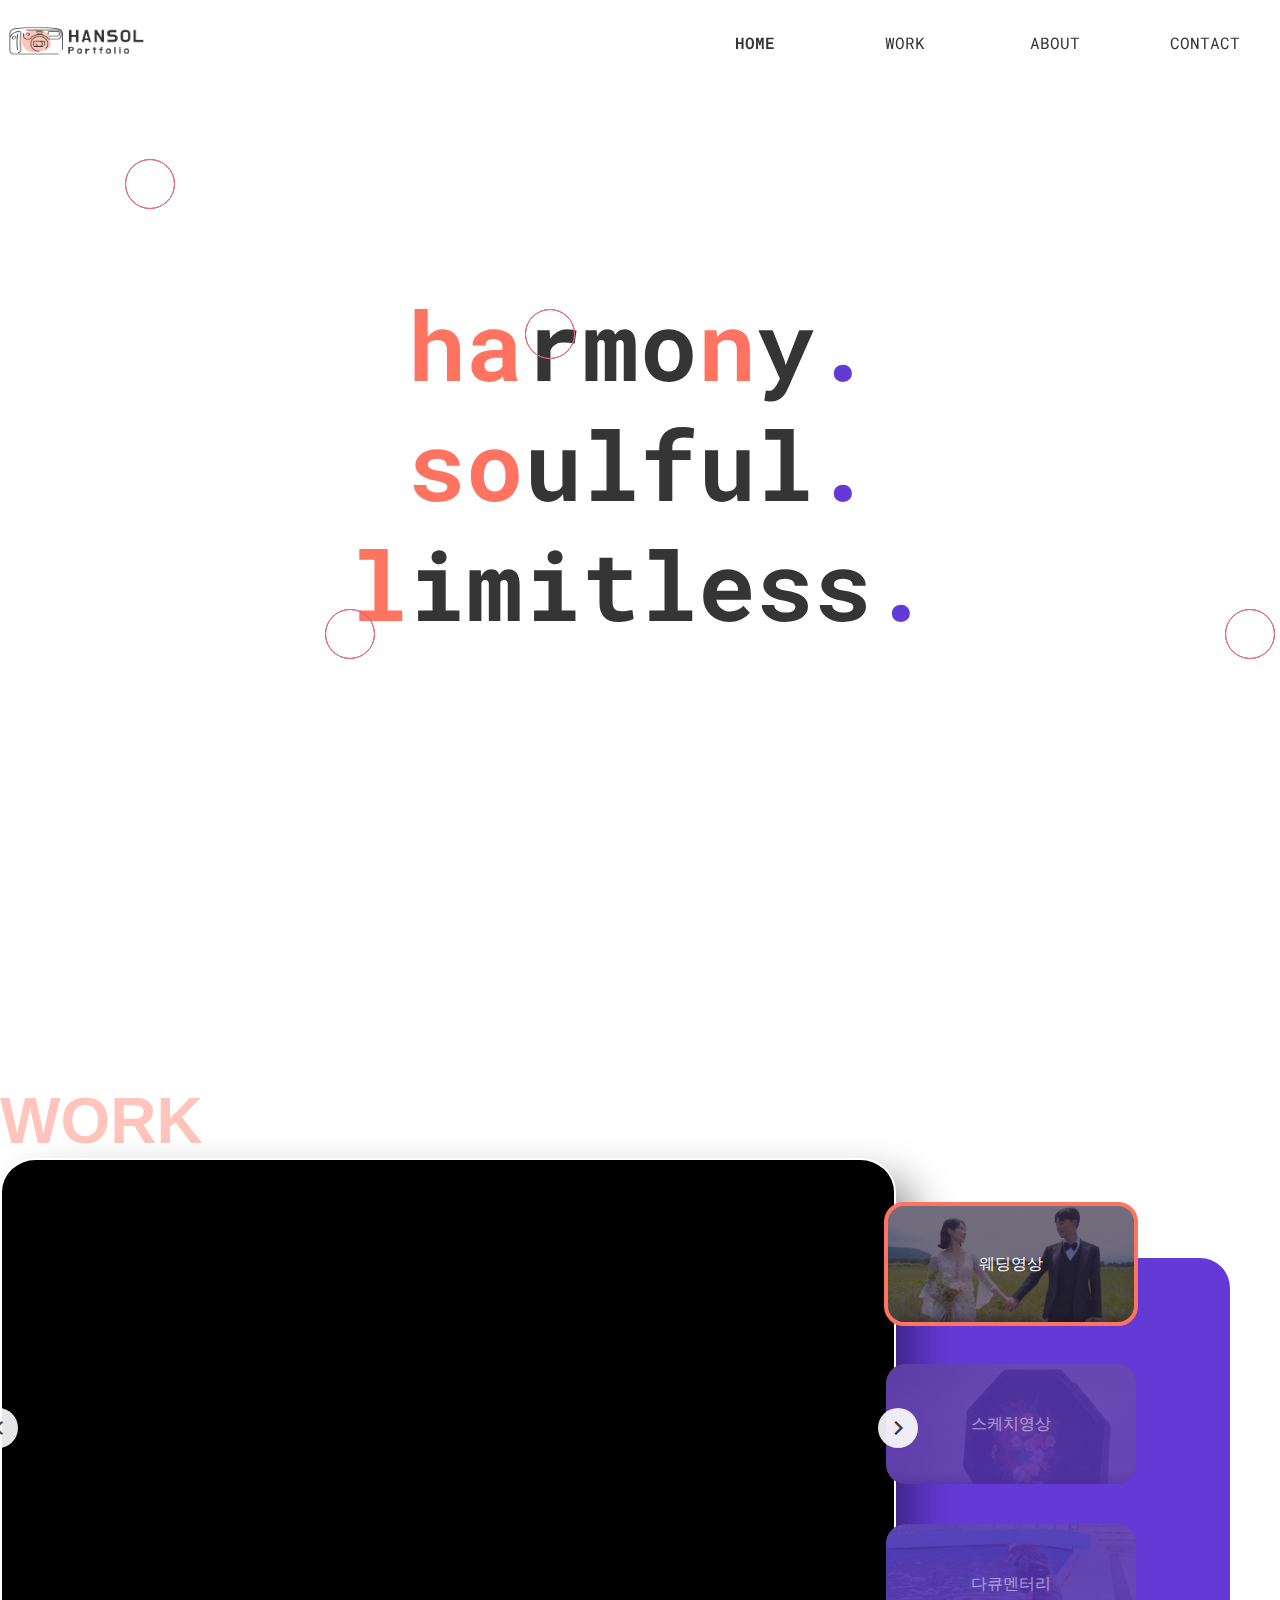
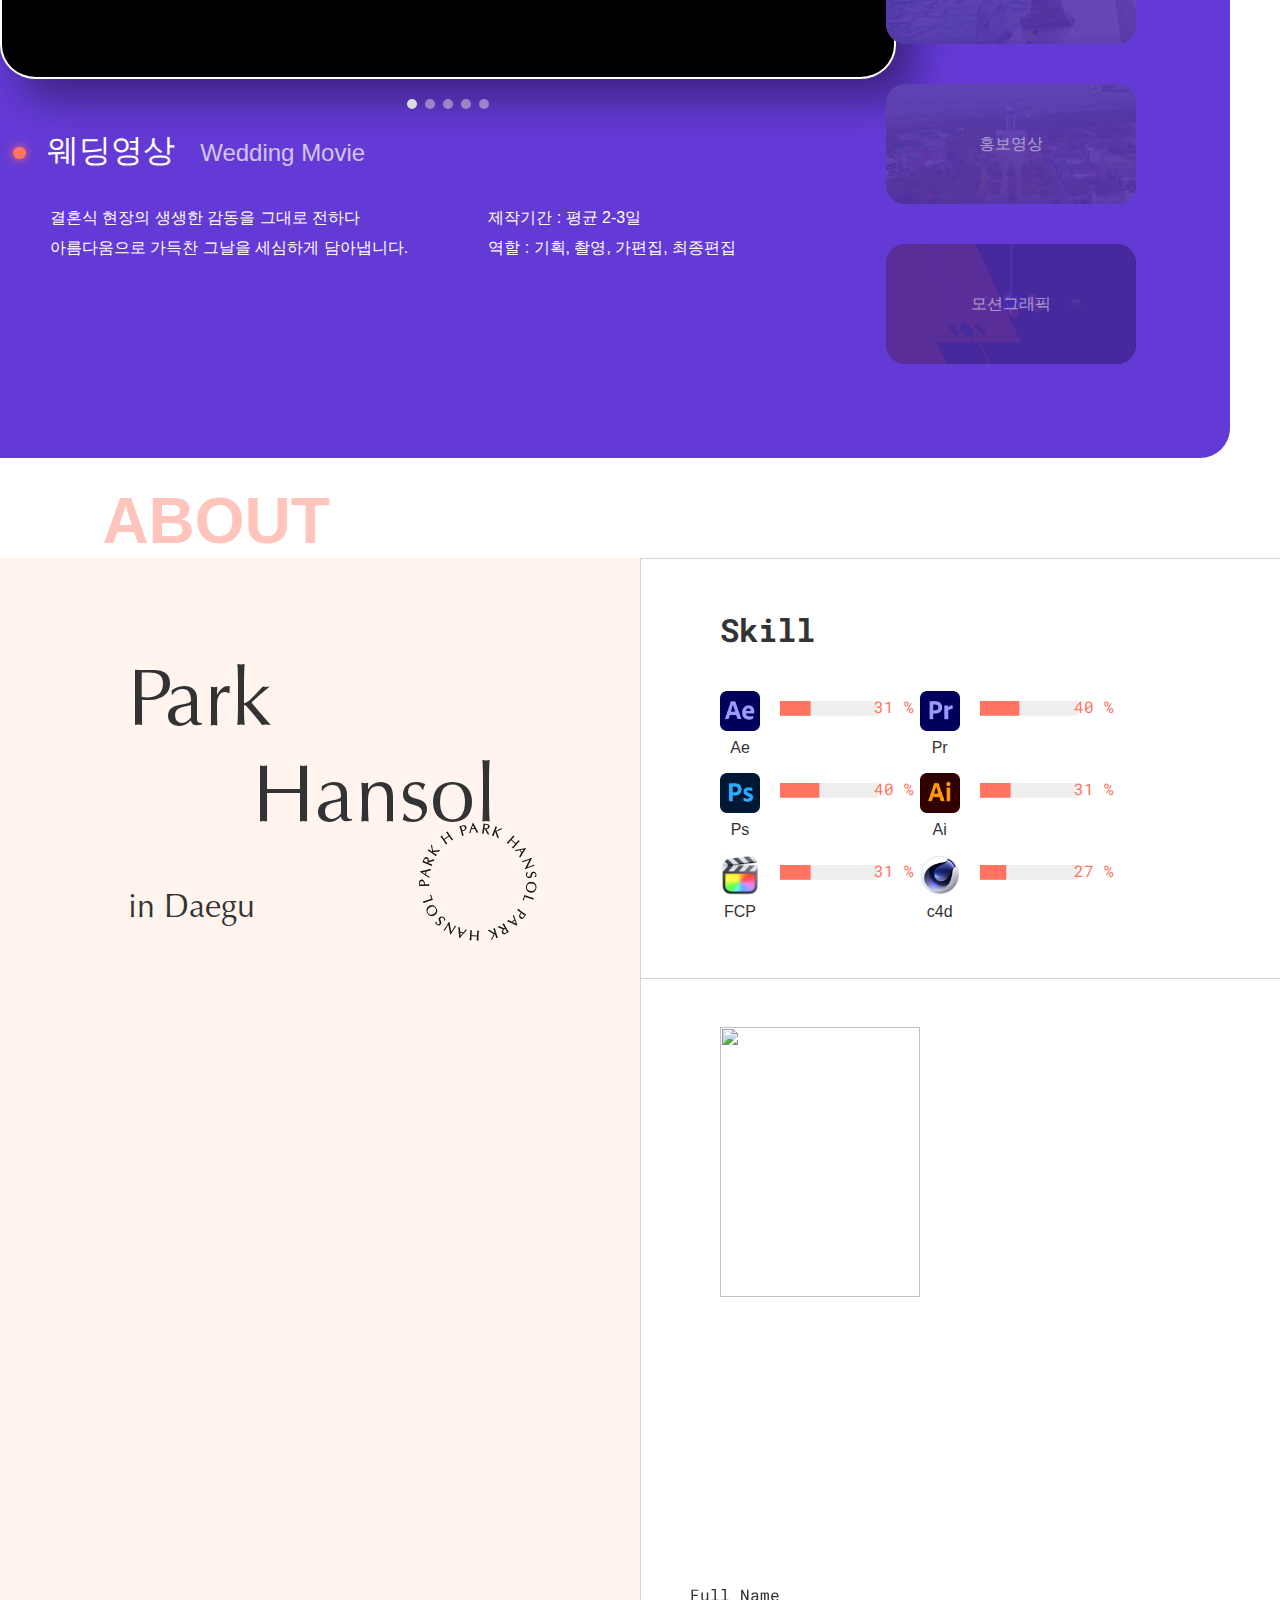
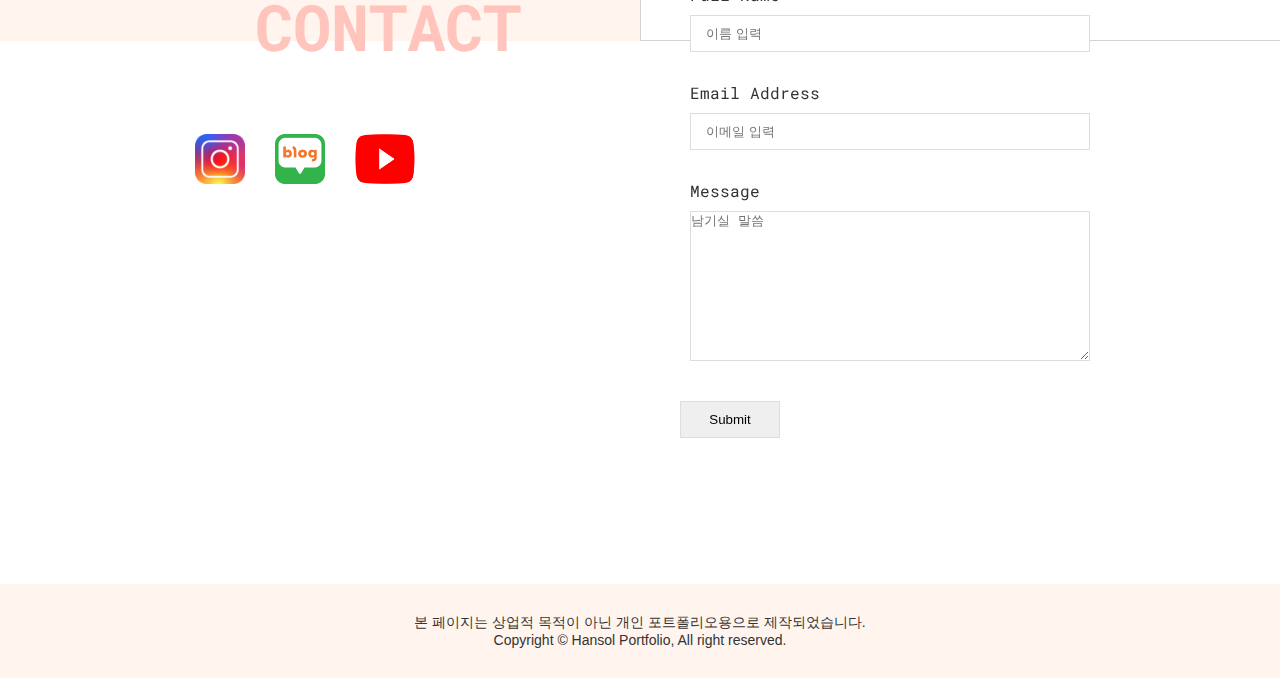
==== commit 927010a8: "Add files via upload" ====
--- a/index.html
+++ b/index.html
@@ -4,12 +4,15 @@
   <meta charset="UTF-8">
   <meta http-equiv="X-UA-Compatible" content="IE=edge">
   <meta name="viewport" content="width=device-width, initial-scale=1.0">
-  <title>Document</title>
+  <title>Hansol Portfolio</title>
   <link rel="stylesheet"
   href="https://cdn.jsdelivr.net/npm/swiper@10/swiper-bundle.min.css"/>
   <script src="https://cdn.jsdelivr.net/npm/swiper@10/swiper-bundle.min.js"></script>
   <!-- Material Icons -->
   <link rel="stylesheet" href="https://fonts.googleapis.com/css2?family=Material+Symbols+Outlined:opsz,wght,FILL,GRAD@20..48,100..700,0..1,-50..200" />
+  <!-- AOS CDN -->
+  <link href="https://unpkg.com/aos@2.3.1/dist/aos.css" rel="stylesheet">
+  <script src="https://unpkg.com/aos@2.3.1/dist/aos.js"></script>
   <!-- CSS -->
   <link rel="stylesheet" href="css/style.css">
   <link rel="stylesheet" href="css/responsive.css">
@@ -94,19 +97,6 @@
                           <iframe width="560" height="315" src="https://www.youtube.com/embed/UNwoD8wuk6Q?si=AAjlWIAJGnu6qIXm" title="YouTube video player" frameborder="0" allow="accelerometer; autoplay; clipboard-write; encrypted-media; gyroscope; picture-in-picture; web-share" allowfullscreen></iframe>
                         </div>
                       </div>
-                      <!-- If we need pagination -->
-                      <div class="swiper-pagination"></div>
-                      <!-- If we need navigation buttons -->
-                      <div class="btn-prev">
-                        <span class="material-symbols-outlined">
-                          navigate_before
-                          </span>
-                      </div>
-                      <div class="btn-next">
-                        <span class="material-symbols-outlined">
-                          navigate_next
-                          </span>
-                      </div>
                     </div>
                     <div class="pad-video-inside swiper swiper-video">
                       <div class="pad-video-src swiper-wrapper">
@@ -116,48 +106,54 @@
                         <div class="swiper-slide">
                           <iframe width="560" height="315" src="https://www.youtube.com/embed/le6UoXl9r5A?si=QKBRMAZ0oPoMY-ab" title="YouTube video player" frameborder="0" allow="accelerometer; autoplay; clipboard-write; encrypted-media; gyroscope; picture-in-picture; web-share" allowfullscreen></iframe>
                         </div>
-                      </div>
-                      <!-- If we need pagination -->
-                      <div class="swiper-pagination"></div>
-                      <!-- If we need navigation buttons -->
-                      <div class="swiper-button-prev"></div>
-                      <div class="swiper-button-next"></div>
+                        <div class="swiper-slide">
+                          <iframe width="560" height="315" src="https://www.youtube.com/embed/ME97GQvHfaE?si=wtgwxiQPUHzMqwHh" title="YouTube video player" frameborder="0" allow="accelerometer; autoplay; clipboard-write; encrypted-media; gyroscope; picture-in-picture; web-share" allowfullscreen></iframe>
+                        </div>
+                        <div class="swiper-slide">
+                          <iframe width="560" height="315" src="https://www.youtube.com/embed/MJVIqix06mM?si=kzdhZqu2KOeELcBR" title="YouTube video player" frameborder="0" allow="accelerometer; autoplay; clipboard-write; encrypted-media; gyroscope; picture-in-picture; web-share" allowfullscreen></iframe>
+                        </div>
+                        <div class="swiper-slide">
+                          <iframe width="560" height="315" src="https://www.youtube.com/embed/le6UoXl9r5A?si=QKBRMAZ0oPoMY-ab" title="YouTube video player" frameborder="0" allow="accelerometer; autoplay; clipboard-write; encrypted-media; gyroscope; picture-in-picture; web-share" allowfullscreen></iframe>
+                        </div>
+                      </div>
                     </div>
                     <div class="pad-video-inside swiper swiper-video">
                       <div class="pad-video-src swiper-wrapper">
                         <div class="swiper-slide">
-                          <iframe width="560" height="315" src="https://www.youtube.com/embed/auDBrknSrwc?si=EDV2g_F0YJBmjs2e" title="YouTube video player" frameborder="0" allow="accelerometer; autoplay; clipboard-write; encrypted-media; gyroscope; picture-in-picture; web-share" allowfullscreen></iframe>
+                          <iframe width="560" height="315" src="https://www.youtube.com/embed/auDBrknSrwc?si=k-0Up_msKghRJnX0" title="YouTube video player" frameborder="0" allow="accelerometer; autoplay; clipboard-write; encrypted-media; gyroscope; picture-in-picture; web-share" allowfullscreen></iframe>
                         </div>
                         <div class="swiper-slide">
                           <iframe width="960" height="540" src="https://www.youtube.com/embed/e0ksg9iTyQY?si=E3AbuY1yI73lJXh7" title="YouTube video player" frameborder="0" allow="accelerometer; autoplay; clipboard-write; encrypted-media; gyroscope; picture-in-picture; web-share" allowfullscreen></iframe>
                         </div>
-                      </div>
-                      <!-- If we need pagination -->
-                      <div class="swiper-pagination"></div>
-                      <!-- If we need navigation buttons -->
-                      <div class="swiper-button-prev"></div>
-                      <div class="swiper-button-next"></div>
+                        <div class="swiper-slide">
+                          <iframe width="560" height="315" src="https://www.youtube.com/embed/auDBrknSrwc?si=k-0Up_msKghRJnX0" title="YouTube video player" frameborder="0" allow="accelerometer; autoplay; clipboard-write; encrypted-media; gyroscope; picture-in-picture; web-share" allowfullscreen></iframe>
+                        </div>
+                        <div class="swiper-slide">
+                          <iframe width="960" height="540" src="https://www.youtube.com/embed/e0ksg9iTyQY?si=E3AbuY1yI73lJXh7" title="YouTube video player" frameborder="0" allow="accelerometer; autoplay; clipboard-write; encrypted-media; gyroscope; picture-in-picture; web-share" allowfullscreen></iframe>
+                        </div>
+                        <div class="swiper-slide">
+                          <iframe width="560" height="315" src="https://www.youtube.com/embed/auDBrknSrwc?si=k-0Up_msKghRJnX0" title="YouTube video player" frameborder="0" allow="accelerometer; autoplay; clipboard-write; encrypted-media; gyroscope; picture-in-picture; web-share" allowfullscreen></iframe>
+                        </div>
+                      </div>
                     </div>
                     <div class="pad-video-inside swiper swiper-video">
                       <div class="pad-video-src swiper-wrapper">
                         <div class="swiper-slide">
-                          <iframe width="560" height="315" src="https://www.youtube.com/embed/f7wRK3cD1Kw?si=4nXGHk8buxCiyi1R" title="YouTube video player" frameborder="0" allow="accelerometer; autoplay; clipboard-write; encrypted-media; gyroscope; picture-in-picture; web-share" allowfullscreen></iframe>
-                        </div>
-                        <div class="swiper-slide">
-                          <iframe width="560" height="315" src="https://www.youtube.com/embed/icSHCGTyKUg?si=wA-ubPx0eX87rU7J" title="YouTube video player" frameborder="0" allow="accelerometer; autoplay; clipboard-write; encrypted-media; gyroscope; picture-in-picture; web-share" allowfullscreen></iframe>
-                        </div>
-                        <div class="swiper-slide">
-                          <iframe width="960" height="540" src="https://www.youtube.com/embed/An6LvWQuj_8?si=eAvFEl9PURo4cSLc" title="YouTube video player" frameborder="0" allow="accelerometer; autoplay; clipboard-write; encrypted-media; gyroscope; picture-in-picture; web-share" allowfullscreen></iframe>
-                        </div>
-                        <div class="swiper-slide">
-                          <iframe width="960" height="540" src="https://www.youtube.com/embed/An6LvWQuj_8?si=eAvFEl9PURo4cSLc" title="YouTube video player" frameborder="0" allow="accelerometer; autoplay; clipboard-write; encrypted-media; gyroscope; picture-in-picture; web-share" allowfullscreen></iframe>
-                        </div>
-                      </div>
-                      <!-- If we need pagination -->
-                      <div class="swiper-pagination"></div>
-                      <!-- If we need navigation buttons -->
-                      <div class="swiper-button-prev"></div>
-                      <div class="swiper-button-next"></div>
+                          <iframe width="560" height="315" src="https://www.youtube.com/embed/i1hrNWgpxSU?si=xpftrKWE8m6PEZ2j" title="YouTube video player" frameborder="0" allow="accelerometer; autoplay; clipboard-write; encrypted-media; gyroscope; picture-in-picture; web-share" allowfullscreen></iframe>
+                        </div>
+                        <div class="swiper-slide">
+                          <iframe width="560" height="315" src="https://www.youtube.com/embed/T5M0Ktr-cN8?si=YJL6js037cjwY1yC" title="YouTube video player" frameborder="0" allow="accelerometer; autoplay; clipboard-write; encrypted-media; gyroscope; picture-in-picture; web-share" allowfullscreen></iframe>
+                        </div>
+                        <div class="swiper-slide">
+                          <iframe width="560" height="315" src="https://www.youtube.com/embed/i1hrNWgpxSU?si=xpftrKWE8m6PEZ2j" title="YouTube video player" frameborder="0" allow="accelerometer; autoplay; clipboard-write; encrypted-media; gyroscope; picture-in-picture; web-share" allowfullscreen></iframe>
+                        </div>
+                        <div class="swiper-slide">
+                          <iframe width="560" height="315" src="https://www.youtube.com/embed/T5M0Ktr-cN8?si=YJL6js037cjwY1yC" title="YouTube video player" frameborder="0" allow="accelerometer; autoplay; clipboard-write; encrypted-media; gyroscope; picture-in-picture; web-share" allowfullscreen></iframe>
+                        </div>
+                        <div class="swiper-slide">
+                          <iframe width="560" height="315" src="https://www.youtube.com/embed/i1hrNWgpxSU?si=xpftrKWE8m6PEZ2j" title="YouTube video player" frameborder="0" allow="accelerometer; autoplay; clipboard-write; encrypted-media; gyroscope; picture-in-picture; web-share" allowfullscreen></iframe>
+                        </div>
+                      </div>
                     </div>
                     <div class="pad-video-inside swiper swiper-video">
                       <div class="pad-video-src swiper-wrapper">
@@ -167,14 +163,31 @@
                         <div class="swiper-slide">
                           <iframe width="560" height="315" src="https://www.youtube.com/embed/piCcY8Nj9lo?si=AP7IAqljYxcEWF8s" title="YouTube video player" frameborder="0" allow="accelerometer; autoplay; clipboard-write; encrypted-media; gyroscope; picture-in-picture; web-share" allowfullscreen></iframe>
                         </div>
-                      </div>
-                      <!-- If we need pagination -->
-                      <div class="swiper-pagination"></div>
-                      <!-- If we need navigation buttons -->
-                      <div class="swiper-button-prev"></div>
-                      <div class="swiper-button-next"></div>
-                    </div>
-                  </div>
+                        <div class="swiper-slide">
+                          <iframe width="560" height="315" src="https://www.youtube.com/embed/P_g9XBl45jk?si=_Vwj0gTpy4vCvIpW" title="YouTube video player" frameborder="0" allow="accelerometer; autoplay; clipboard-write; encrypted-media; gyroscope; picture-in-picture; web-share" allowfullscreen></iframe>
+                        </div>
+                        <div class="swiper-slide">
+                          <iframe width="560" height="315" src="https://www.youtube.com/embed/piCcY8Nj9lo?si=AP7IAqljYxcEWF8s" title="YouTube video player" frameborder="0" allow="accelerometer; autoplay; clipboard-write; encrypted-media; gyroscope; picture-in-picture; web-share" allowfullscreen></iframe>
+                        </div>
+                        <div class="swiper-slide">
+                          <iframe width="560" height="315" src="https://www.youtube.com/embed/P_g9XBl45jk?si=_Vwj0gTpy4vCvIpW" title="YouTube video player" frameborder="0" allow="accelerometer; autoplay; clipboard-write; encrypted-media; gyroscope; picture-in-picture; web-share" allowfullscreen></iframe>
+                        </div>
+                      </div>
+                    </div>
+                  </div>
+                </div>
+                <!-- If we need pagination -->
+                <div class="swiper-pagination"></div>
+                <!-- If we need navigation buttons -->
+                <div class="btn-prev">
+                  <span class="material-symbols-outlined">
+                    navigate_before
+                    </span>
+                </div>
+                <div class="btn-next">
+                  <span class="material-symbols-outlined">
+                    navigate_next
+                    </span>
                 </div>
                 <div class="pad-contents">
                   <div class="contents-inner">
@@ -184,10 +197,11 @@
                     </h3>
                     <div class="contents-box">
                       <div class="contents-1">
-                        <p>결혼식 현장의 생생한 감동을 그대로 전하다.<br>아름다움으로 가득찬 그날을 세심하게 담아냅니다.</p>
+                        <p>결혼식 현장의 생생한 감동을 그대로 전하다
+                        <br>아름다움으로 가득찬 그날을 세심하게 담아냅니다.</p>
                       </div>
                       <div class="contents-2">
-                        <p>제작기간 : 평균 3-4일<br>
+                        <p>제작기간 : 평균 2-3일<br>
                         역할 : 기획, 촬영, 가편집, 최종편집</p>
                       </div>
                     </div>
@@ -199,11 +213,12 @@
                     </h3>
                     <div class="contents-box">
                       <div class="contents-1">
-                        <p>결혼식 현장의 생생한 감동을 그대로 전하다.<br>아름다움으로 가득찬 그날을 세심하게 담아냅니다.</p>
+                        <p>고유한 현장 분위기에 감성을 더하다
+                        <br>다이나믹한 즐거움, 우아한 감성으로 그에 맞는 차별화된 분위기를 전달합니다.</p>
                       </div>
                       <div class="contents-2">
                         <p>제작기간 : 평균 3-4일<br>
-                        역할 : 기획, 촬영, 가편집, 최종편집</p>
+                        역할 : 촬영, 가편집, 최종편집</p>
                       </div>
                     </div>
                   </div>
@@ -214,10 +229,11 @@
                     </h3>
                     <div class="contents-box">
                       <div class="contents-1">
-                        <p>결혼식 현장의 생생한 감동을 그대로 전하다.<br>아름다움으로 가득찬 그날을 세심하게 담아냅니다.</p>
+                        <p>감동과 정보를 모두 담은 다큐멘터리 영상
+                        <br>기획부터 편집까지 완벽한 짜임새의 킬링 컨텐츠를 제작합니다.</p>
                       </div>
                       <div class="contents-2">
-                        <p>제작기간 : 평균 3-4일<br>
+                        <p>제작기간 : 한달<br>
                         역할 : 기획, 촬영, 가편집, 최종편집</p>
                       </div>
                     </div>
@@ -225,15 +241,16 @@
                   <div class="contents-inner">
                     <h3>
                       홍보영상
-                      <span>Wedding Movie</span>
+                      <span>Promotional Video</span>
                     </h3>
                     <div class="contents-box">
                       <div class="contents-1">
-                        <p>결혼식 현장의 생생한 감동을 그대로 전하다.<br>아름다움으로 가득찬 그날을 세심하게 담아냅니다.</p>
+                        <p>제품의 매력을 최대로 살려 고객의 니즈를 파악하다
+                        <br>기획부터 편집까지 매력적인 홍보영상을 제작합니다.</p>
                       </div>
                       <div class="contents-2">
-                        <p>제작기간 : 평균 3-4일<br>
-                        역할 : 기획, 촬영, 가편집, 최종편집</p>
+                        <p>제작기간 : 평균 일주일<br>
+                        역할 : 촬영, 가편집, 최종편집</p>
                       </div>
                     </div>
                   </div>
@@ -244,30 +261,32 @@
                     </h3>
                     <div class="contents-box">
                       <div class="contents-1">
-                        <p>결혼식 현장의 생생한 감동을 그대로 전하다.<br>아름다움으로 가득찬 그날을 세심하게 담아냅니다.</p>
+                        <p>애프터이펙트의 다양한 효과들과<br> expression을 이용해 만든 포트폴리오 작업물들입니다.
+                        </p>
                       </div>
                       <div class="contents-2">
-                        <p>제작기간 : 평균 3-4일<br>
-                        역할 : 기획, 촬영, 가편집, 최종편집</p>
+                        <p>제작기간 : 한달
+                        <br>사용툴 : After Effects
+                        </p>
                       </div>
                     </div>
                   </div>
                 </div>
               </div>
               <div class="pad-controls">
-                <button type="button" style="background-image: url(images/wedding.PNG)" class="is_active">
+                <button type="button" style="background-image: url(images/wedding_black.PNG)" class="is_active">
                   <span>웨딩영상</span>
                 </button>
-                <button type="button" style="background-image: url(images/sketch.PNG)" class="is_active">
-                  <span>스케치</span>
+                <button type="button" style="background-image: url(images/sketch_black.PNG)" class="is_active">
+                  <span>스케치영상</span>
                 </button>
-                <button type="button" style="background-image: url(images/dolphin.PNG)">
+                <button type="button" style="background-image: url(images/dolphin_black.PNG)">
                   <span>다큐멘터리</span>
                 </button>
-                <button type="button" style="background-image: url(images/hongbo.PNG)">
+                <button type="button" style="background-image: url(images/hongbo_black.PNG)">
                   <span>홍보영상</span>
                 </button>
-                <button type="button" style="background-image: url(images/wedding.PNG)">
+                <button type="button" style="background-image: url(images/motion_black.png)">
                   <span>모션그래픽</span>
                 </button>
               </div>
@@ -291,11 +310,11 @@
                   </h1>
                   <img src="images/circle.png" alt="" class="circle">
                 </div>
-                <div class="info-bottom">
+                <div class="info-bottom" data-aos="fade-right" data-aos-duration="1000" data-aos-delay="200">
                   <p>다년간 익혀온 재능을 살려<br>
                   새로운 미디어 콘텐츠의 세계로 <span>도전</span>합니다</p>
                 </div>
-                <div class="experiences">
+                <div class="experiences" data-aos="fade-up" data-aos-duration="1000" data-aos-delay="500">
                   <h3>Experiences</h3>
                   <P>2023 디지털영상편집(프리미어, 애프터이펙트, 시네마4D)양성 과정 수료<br> [그린컴퓨터아트학원]<br>
                   2021 ~ 2023 웨딩 영상 스튜디오 근무<br>
@@ -352,7 +371,7 @@
                 <div class="img-box">
                   <img src="images/프로필.png" alt="">
                 </div>
-                <div class="license-box">
+                <div class="license-box" data-aos="fade-left" data-aos-duration="1000" data-aos-delay="1000">
                   <h3>license</h3>
                   <p>방송 SNS 콘텐츠 전문가 1급<br>
                     마케팅 기획 전문가 1급<br>
@@ -383,7 +402,7 @@
                     class="youtube">
                   </a></li>
                 </ul>
-                <div class="contact-txt">
+                <div class="contact-txt" data-aos="fade-up" data-aos-duration="1000" data-aos-delay="300">
                   <p>phone number : <span>010.9230.9598</span></p>
                   <p>address : <span>Seo-gu, Daegu, Republic of Korea</span></p>
                   <p>e-mail : <span>phansol1026@naver.com</span></p>
@@ -425,5 +444,8 @@
   <script src="js/progressbar.min.js"></script>
   <!-- JS -->
   <script src="js/script.js"></script>
+  <script>
+    AOS.init({});
+  </script>
 </body>
-</html>
+</html>--- a/css/style.css
+++ b/css/style.css
@@ -341,6 +341,7 @@
 }
 .pad-header {
   width: 70%;
+  position: relative;
 }
 .pad-screen {}
 .pad-video{
@@ -351,6 +352,7 @@
   overflow: hidden;
   box-shadow: 20px 20px 40px 0px rgba(0,0,0,0.4);
   transform: translate(0);
+  position: relative;
 }
 .pad-video:before {
   content: '';
@@ -391,6 +393,61 @@
   width: 100%;
   height: 100%;
 } */
+
+.pad-video-inside {
+  position: relative;
+}
+
+
+/* navigation */
+.btn-next, .btn-prev {
+  position: absolute;
+  top: 40%;
+  transform: translateY(-130%);
+  font-size: 0;
+  width: 40px;
+  height: 40px;
+  background-color: #fff;
+  opacity: 0.9;
+  text-align: center;
+  border-radius: 50%;
+  cursor: pointer;
+  z-index: 1;
+}
+
+.btn-next {
+  left: 98%;
+}
+
+.btn-prev {
+  right: 98%;
+}
+
+.btn-next .material-symbols-outlined, .btn-prev .material-symbols-outlined {
+  color: #333;
+  font-size: 28px;
+  line-height: 40px;
+  padding-left: 2px;
+}
+
+.swiper-pagination-bullets.swiper-pagination-horizontal {
+  bottom: 200px;
+}
+
+.swiper-pagination-bullet {
+  width: 10px;
+  height: 10px;
+  background-color: #ddd;
+  border-radius: 50%;
+  opacity: 0.5;
+  transition: all .3s ease-in-out;
+  bottom: -30px;
+}
+
+.swiper-pagination-bullet-active {
+  opacity: 1;
+}
+
 
 .pad-contents {
   padding: 50px 0;
@@ -425,6 +482,9 @@
   margin-left: 50px;
   font-weight: 300;
 }
+.pad-contents .contents-box p {
+  line-height: 30px;
+}
 .pad-contents .contents-box .contents-1 {
   margin-right: 5rem;
 }
@@ -451,7 +511,7 @@
   margin-bottom: 40px;
   position: relative;
   opacity: 1;
-  font-size: 1.2rem;
+  font-size: 1rem;
   cursor: pointer;
 }
 .pad-controls button span {
@@ -464,9 +524,10 @@
   right: 0;
   top: 0;
   bottom: 0;
+  border-radius: 20px;
   background-color: #643AD6;
-  border-radius: 20px;
-  opacity: 0.6;
+  opacity: 0.7;
+  transition: all .3s ease-in-out;
 }
 .pad-controls button img {
   position: absolute;
@@ -550,7 +611,6 @@
 }
 .ab-profile .profile-left .info {
   margin-top: 100px;
-  margin-bottom: 30px;
 }
 .ab-profile .profile-left .info .info-top {
   position: relative;
@@ -567,6 +627,7 @@
 .info-top h1 span {
   font-size: 2rem;
   background-color: #fff5ee;
+  z-index: 1;
 }
 .ab-profile .profile-left .info .info-top .circle {
   position: absolute;
@@ -601,7 +662,7 @@
   margin-bottom: 20px;
 }
 .ab-profile .profile-left .experiences p {
-  line-height: 25px;
+  line-height: 30px;
 }
 
 
@@ -698,14 +759,91 @@
 
 /* ================== contact 영역 ================== */
 #contact {
-  height: 760px;
-}
-#contact .container {}
+  padding-top: 100px;
+  height: 700px;
+}
+#contact .container {
+  position: relative;
+}
 #contact .container h2 {
   font-size: 4rem;
   color: #FFC4BC;
-}
-
+  position: absolute;
+  left: 255px;
+}
+#contact .container .contact-box {
+  display: flex;
+}
+#contact .container .contact-box .icon-box {
+  flex-basis: 50%;
+  padding-top: 50px;
+}
+#contact .icon-box .sns {
+  padding: 100px;
+}
+#contact .icon-box .sns ul {
+  display: flex;
+  justify-content: center;
+  padding-bottom: 30px;
+}
+#contact .icon-box .sns ul li {
+  margin-right: 30px;
+}
+#contact .icon-box .sns ul li img {}
+#contact .insta {
+  width: 50px;
+  height: 50px;
+}
+#contact .blog {
+  width: 50px;
+  height: 50px;
+}
+#contact .youtube {
+  width: 60px;
+  height: 50px;
+}
+#contact .contact-txt {
+  padding: 30px;
+  text-align: center;
+}
+#contact .contact-txt p {
+  font-weight: bold;
+  padding: 5px 0;
+}
+#contact .contact-txt span {
+  font-weight: normal;
+}
+
+
+.form-box {
+  flex-basis: 50%;
+}
+.form-box form {}
+.form-box form fieldset {
+  /* border: 1px solid #ddd; */
+  border: none;
+  padding: 0 50px 30px;
+  width: 30%;
+}
+input {
+  margin-top: 10px;
+  margin-bottom: 30px;
+  padding: 10px 15px;
+  border: 1px solid #ddd;
+  width: 400px;
+}
+#message {
+  margin-top: 10px;
+  display: block;
+  border: 1px solid #ddd;
+  width: 400px;
+  height: 150px;
+}
+.form-button {
+  width: 100px;
+  position: absolute;
+  right: 500px;
+}
 
 /* ================== footer 영역 ================== */
 footer .container {
--- a/css/responsive.css
+++ b/css/responsive.css
@@ -1,15 +1,15 @@
 /* =================== MEDIA QUERIES =================== */
-/* @media screen and (max-width: 1240px){
-  .container {
-    width: 96%;
+@media screen and (max-width: 1240px){
+    .container {
+      width: 96%;
+    }
   }
-}
-
-@media screen and (max-width: 960px){
-  header nav {
-    display: none;
-  }
-  .mobile-btn {
-    display: block;
-  }
-} */+  
+  @media screen and (max-width: 960px){
+    header nav {
+      display: none;
+    }
+    .mobile-btn {
+      display: block;
+    }
+  }